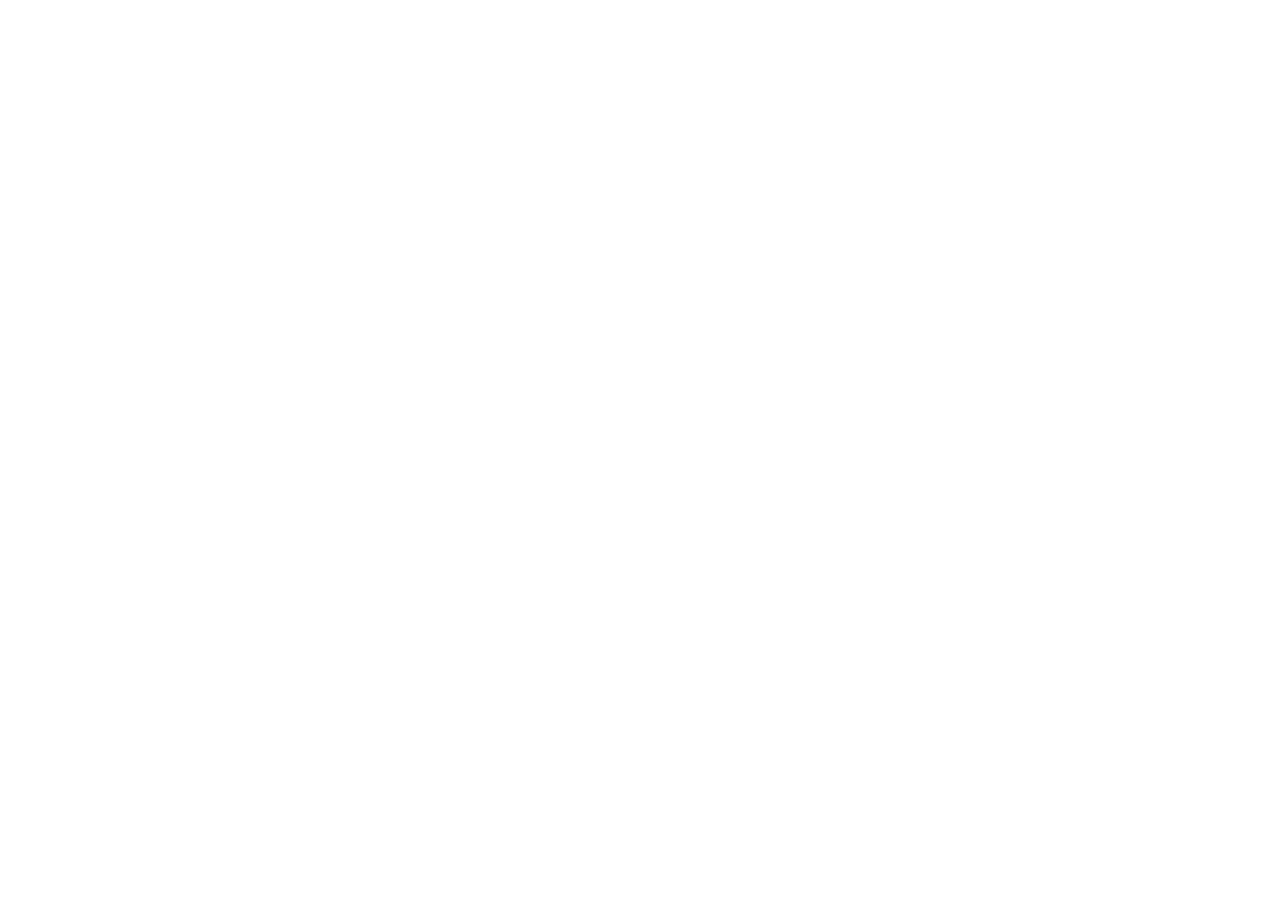
==== index.html @ d3db2add "init project" ====
<!DOCTYPE html>
<html lang="en">
<head>
    <meta charset="UTF-8">
    <meta http-equiv="X-UA-Compatible" content="IE=edge">
    <meta name="viewport" content="width=device-width, initial-scale=1.0">
    <title>Document</title>
</head>
<body>
    
</body>
</html>
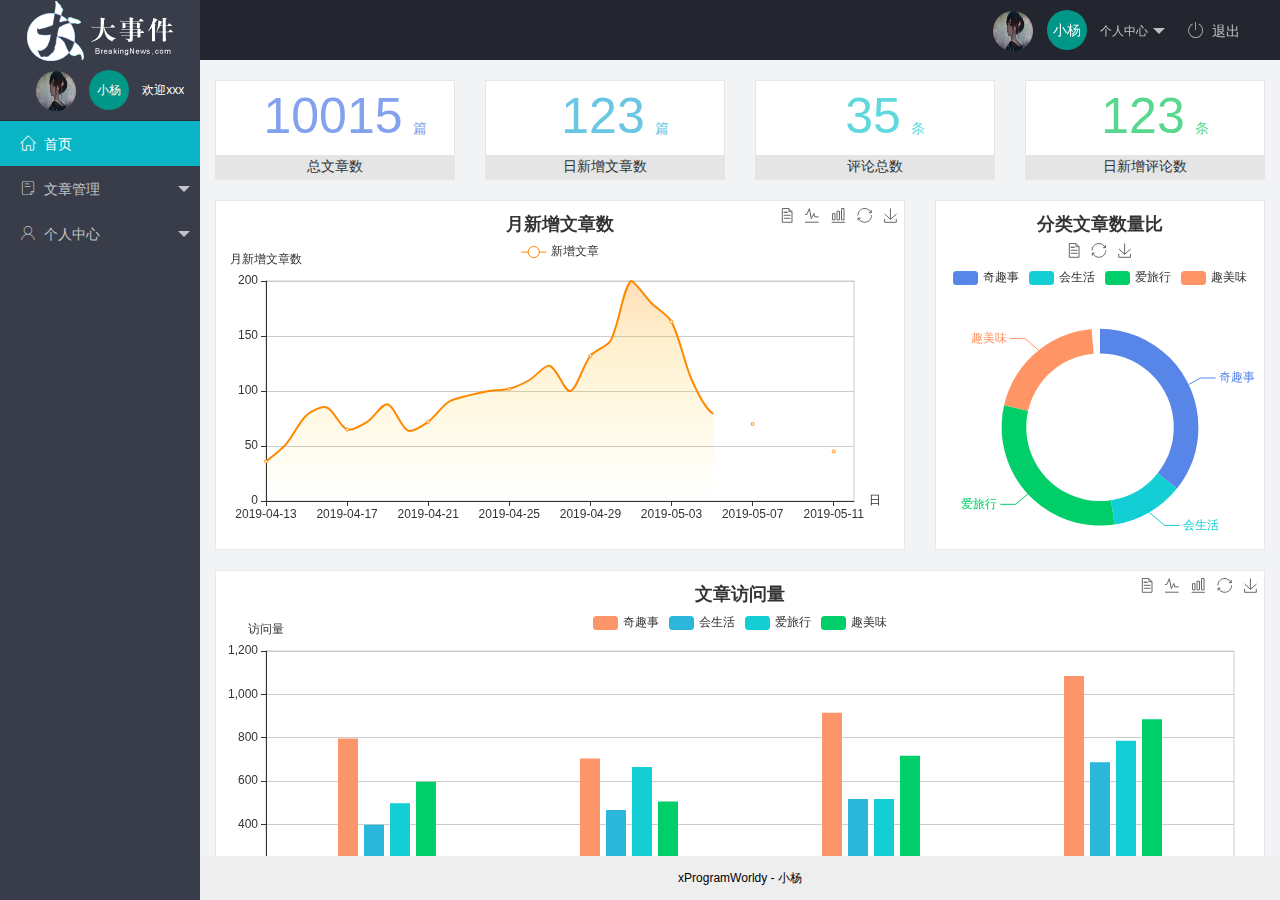
==== commit 768ef012: "完成主页的功能开发" ====
--- a/index.html
+++ b/index.html
@@ -1,12 +1,122 @@
 <!DOCTYPE html>
 <html lang="en">
-<head>
-    <meta charset="UTF-8">
-    <meta http-equiv="X-UA-Compatible" content="IE=edge">
-    <meta name="viewport" content="width=device-width, initial-scale=1.0">
-    <title>Document</title>
-</head>
-<body>
-    
-</body>
-</html>+  <head>
+    <meta charset="UTF-8" />
+    <meta http-equiv="X-UA-Compatible" content="IE=edge" />
+    <meta name="viewport" content="width=device-width, initial-scale=1.0" />
+    <title>小杨后台主页</title>
+    <link rel="stylesheet" href="/assets/lib/layui/css/layui.css" />
+    <link rel="stylesheet" href="/assets/css/index.css" />
+    <link rel="stylesheet" href="/assets/fonts/iconfont.css" />
+  </head>
+  <body>
+    <div class="layui-layout layui-layout-admin">
+      <div class="layui-header">
+        <div class="layui-logo layui-hide-xs layui-bg-black">
+          <img src="/assets/images/logo.png" alt="" />
+        </div>
+
+        <ul class="layui-nav layui-layout-right">
+          <li class="layui-nav-item layui-hide layui-show-md-inline-block">
+            <a href="javascript:;" class="userinfo">
+              <img src="/assets/images/2000488.png" class="layui-nav-img" />
+              <span class="text-avatar">小杨</span>
+              个人中心
+            </a>
+            <dl class="layui-nav-child">
+              <dd><a href="">基本资料</a></dd>
+              <dd><a href="">更换头像</a></dd>
+              <dd><a href="">重置密码</a></dd>
+            </dl>
+          </li>
+          <li class="layui-nav-item" lay-header-event="menuRight" lay-unselect>
+            <a href="javascript:;" id="btnIndexOut">
+              <span class="iconfont icon-tuichu"></span>退出
+            </a>
+          </li>
+        </ul>
+      </div>
+
+      <div class="layui-side layui-bg-black">
+        <div class="layui-side-scroll">
+          <div class="userinfo">
+            <img src="/assets/images/2000488.png" class="layui-nav-img" />
+            <span class="text-avatar">小杨</span>
+            <span id="welcome">欢迎xxx</span>
+          </div>
+          <!-- 左侧导航区域（可配合layui已有的垂直导航） -->
+          <ul class="layui-nav layui-nav-tree" lay-shrink="all">
+            <li class="layui-nav-item layui-this">
+              <!-- 通过a连接的src指定对应的文件路径，然后通过target属性指定 fm, 这样就能打开对应内容 -->
+              <a href="/home/dashboard.html" target="fm"
+                ><span class="iconfont icon-home"></span>首页</a
+              >
+            </li>
+            <li class="layui-nav-item">
+              <a class="" href="javascript:;"
+                ><span class="iconfont icon-16"></span>文章管理</a
+              >
+              <dl class="layui-nav-child">
+                <dd>
+                  <a href="javascript:;"
+                    ><i class="layui-icon layui-icon-list"></i>文章类别</a
+                  >
+                </dd>
+                <dd>
+                  <a href="javascript:;"
+                    ><i class="layui-icon layui-icon-list"></i>文章列表</a
+                  >
+                </dd>
+                <dd>
+                  <a href="javascript:;"
+                    ><i class="layui-icon layui-icon-list"></i>发布文章</a
+                  >
+                </dd>
+              </dl>
+            </li>
+            <li class="layui-nav-item">
+              <a href="javascript:;"
+                ><span class="iconfont icon-user"></span>个人中心</a
+              >
+              <dl class="layui-nav-child">
+                <dd>
+                  <a href="javascript:;"
+                    ><i class="layui-icon layui-icon-app"></i>基本资料</a
+                  >
+                </dd>
+                <dd>
+                  <a href="javascript:;"
+                    ><i class="layui-icon layui-icon-app"></i>更换头像</a
+                  >
+                </dd>
+                <dd>
+                  <a href="javascript:;"
+                    ><i class="layui-icon layui-icon-app"></i>重置密码</a
+                  >
+                </dd>
+              </dl>
+            </li>
+          </ul>
+        </div>
+      </div>
+
+      <div class="layui-body">
+        <!-- 内容主体区域 -->
+        <!-- iframe中的src： 当指定内容后，那么当页面一打开的时候，就会直接打开指定的内容进行打开 -->
+        <iframe name="fm" src="/home/dashboard.html" frameborder="0"></iframe>
+      </div>
+
+      <div class="layui-footer">
+        <!-- 底部固定区域 -->
+        xProgramWorldy - 小杨
+      </div>
+    </div>
+    <script src="/assets/lib/layui/layui.all.js"></script>
+
+    <script src="/assets/lib/jquery.js"></script>
+
+    <script src="/assets/js/baseApi.js"></script>
+
+    <script src="/assets/js/index.js"></script>
+  </body>
+</html>
--- a/assets/lib/layui/css/layui.css
+++ b/assets/lib/layui/css/layui.css
@@ -0,0 +1,2 @@
+/** layui-v2.4.5 MIT License By https://www.layui.com */
+ .layui-inline,img{display:inline-block;vertical-align:middle}h1,h2,h3,h4,h5,h6{font-weight:400}.layui-edge,.layui-header,.layui-inline,.layui-main{position:relative}.layui-elip,.layui-form-checkbox span,.layui-form-pane .layui-form-label{text-overflow:ellipsis;white-space:nowrap}.layui-btn,.layui-edge,.layui-inline,img{vertical-align:middle}.layui-btn,.layui-disabled,.layui-icon,.layui-unselect{-webkit-user-select:none;-ms-user-select:none;-moz-user-select:none}blockquote,body,button,dd,div,dl,dt,form,h1,h2,h3,h4,h5,h6,input,li,ol,p,pre,td,textarea,th,ul{margin:0;padding:0;-webkit-tap-highlight-color:rgba(0,0,0,0)}a:active,a:hover{outline:0}img{border:none}li{list-style:none}table{border-collapse:collapse;border-spacing:0}h4,h5,h6{font-size:100%}button,input,optgroup,option,select,textarea{font-family:inherit;font-size:inherit;font-style:inherit;font-weight:inherit;outline:0}pre{white-space:pre-wrap;white-space:-moz-pre-wrap;white-space:-pre-wrap;white-space:-o-pre-wrap;word-wrap:break-word}body{line-height:24px;font:14px Helvetica Neue,Helvetica,PingFang SC,Tahoma,Arial,sans-serif}hr{height:1px;margin:10px 0;border:0;clear:both}a{color:#333;text-decoration:none}a:hover{color:#777}a cite{font-style:normal;*cursor:pointer}.layui-border-box,.layui-border-box *{box-sizing:border-box}.layui-box,.layui-box *{box-sizing:content-box}.layui-clear{clear:both;*zoom:1}.layui-clear:after{content:'\20';clear:both;*zoom:1;display:block;height:0}.layui-inline{*display:inline;*zoom:1}.layui-edge{display:inline-block;width:0;height:0;border-width:6px;border-style:dashed;border-color:transparent;overflow:hidden}.layui-edge-top{top:-4px;border-bottom-color:#999;border-bottom-style:solid}.layui-edge-right{border-left-color:#999;border-left-style:solid}.layui-edge-bottom{top:2px;border-top-color:#999;border-top-style:solid}.layui-edge-left{border-right-color:#999;border-right-style:solid}.layui-elip{overflow:hidden}.layui-disabled,.layui-disabled:hover{color:#d2d2d2!important;cursor:not-allowed!important}.layui-circle{border-radius:100%}.layui-show{display:block!important}.layui-hide{display:none!important}@font-face{font-family:layui-icon;src:url(../font/iconfont.eot?v=240);src:url(../font/iconfont.eot?v=240#iefix) format('embedded-opentype'),url(../font/iconfont.svg?v=240#iconfont) format('svg'),url(../font/iconfont.woff?v=240) format('woff'),url(../font/iconfont.ttf?v=240) format('truetype')}.layui-icon{font-family:layui-icon!important;font-size:16px;font-style:normal;-webkit-font-smoothing:antialiased;-moz-osx-font-smoothing:grayscale}.layui-icon-reply-fill:before{content:"\e611"}.layui-icon-set-fill:before{content:"\e614"}.layui-icon-menu-fill:before{content:"\e60f"}.layui-icon-search:before{content:"\e615"}.layui-icon-share:before{content:"\e641"}.layui-icon-set-sm:before{content:"\e620"}.layui-icon-engine:before{content:"\e628"}.layui-icon-close:before{content:"\1006"}.layui-icon-close-fill:before{content:"\1007"}.layui-icon-chart-screen:before{content:"\e629"}.layui-icon-star:before{content:"\e600"}.layui-icon-circle-dot:before{content:"\e617"}.layui-icon-chat:before{content:"\e606"}.layui-icon-release:before{content:"\e609"}.layui-icon-list:before{content:"\e60a"}.layui-icon-chart:before{content:"\e62c"}.layui-icon-ok-circle:before{content:"\1005"}.layui-icon-layim-theme:before{content:"\e61b"}.layui-icon-table:before{content:"\e62d"}.layui-icon-right:before{content:"\e602"}.layui-icon-left:before{content:"\e603"}.layui-icon-cart-simple:before{content:"\e698"}.layui-icon-face-cry:before{content:"\e69c"}.layui-icon-face-smile:before{content:"\e6af"}.layui-icon-survey:before{content:"\e6b2"}.layui-icon-tree:before{content:"\e62e"}.layui-icon-upload-circle:before{content:"\e62f"}.layui-icon-add-circle:before{content:"\e61f"}.layui-icon-download-circle:before{content:"\e601"}.layui-icon-templeate-1:before{content:"\e630"}.layui-icon-util:before{content:"\e631"}.layui-icon-face-surprised:before{content:"\e664"}.layui-icon-edit:before{content:"\e642"}.layui-icon-speaker:before{content:"\e645"}.layui-icon-down:before{content:"\e61a"}.layui-icon-file:before{content:"\e621"}.layui-icon-layouts:before{content:"\e632"}.layui-icon-rate-half:before{content:"\e6c9"}.layui-icon-add-circle-fine:before{content:"\e608"}.layui-icon-prev-circle:before{content:"\e633"}.layui-icon-read:before{content:"\e705"}.layui-icon-404:before{content:"\e61c"}.layui-icon-carousel:before{content:"\e634"}.layui-icon-help:before{content:"\e607"}.layui-icon-code-circle:before{content:"\e635"}.layui-icon-water:before{content:"\e636"}.layui-icon-username:before{content:"\e66f"}.layui-icon-find-fill:before{content:"\e670"}.layui-icon-about:before{content:"\e60b"}.layui-icon-location:before{content:"\e715"}.layui-icon-up:before{content:"\e619"}.layui-icon-pause:before{content:"\e651"}.layui-icon-date:before{content:"\e637"}.layui-icon-layim-uploadfile:before{content:"\e61d"}.layui-icon-delete:before{content:"\e640"}.layui-icon-play:before{content:"\e652"}.layui-icon-top:before{content:"\e604"}.layui-icon-friends:before{content:"\e612"}.layui-icon-refresh-3:before{content:"\e9aa"}.layui-icon-ok:before{content:"\e605"}.layui-icon-layer:before{content:"\e638"}.layui-icon-face-smile-fine:before{content:"\e60c"}.layui-icon-dollar:before{content:"\e659"}.layui-icon-group:before{content:"\e613"}.layui-icon-layim-download:before{content:"\e61e"}.layui-icon-picture-fine:before{content:"\e60d"}.layui-icon-link:before{content:"\e64c"}.layui-icon-diamond:before{content:"\e735"}.layui-icon-log:before{content:"\e60e"}.layui-icon-rate-solid:before{content:"\e67a"}.layui-icon-fonts-del:before{content:"\e64f"}.layui-icon-unlink:before{content:"\e64d"}.layui-icon-fonts-clear:before{content:"\e639"}.layui-icon-triangle-r:before{content:"\e623"}.layui-icon-circle:before{content:"\e63f"}.layui-icon-radio:before{content:"\e643"}.layui-icon-align-center:before{content:"\e647"}.layui-icon-align-right:before{content:"\e648"}.layui-icon-align-left:before{content:"\e649"}.layui-icon-loading-1:before{content:"\e63e"}.layui-icon-return:before{content:"\e65c"}.layui-icon-fonts-strong:before{content:"\e62b"}.layui-icon-upload:before{content:"\e67c"}.layui-icon-dialogue:before{content:"\e63a"}.layui-icon-video:before{content:"\e6ed"}.layui-icon-headset:before{content:"\e6fc"}.layui-icon-cellphone-fine:before{content:"\e63b"}.layui-icon-add-1:before{content:"\e654"}.layui-icon-face-smile-b:before{content:"\e650"}.layui-icon-fonts-html:before{content:"\e64b"}.layui-icon-form:before{content:"\e63c"}.layui-icon-cart:before{content:"\e657"}.layui-icon-camera-fill:before{content:"\e65d"}.layui-icon-tabs:before{content:"\e62a"}.layui-icon-fonts-code:before{content:"\e64e"}.layui-icon-fire:before{content:"\e756"}.layui-icon-set:before{content:"\e716"}.layui-icon-fonts-u:before{content:"\e646"}.layui-icon-triangle-d:before{content:"\e625"}.layui-icon-tips:before{content:"\e702"}.layui-icon-picture:before{content:"\e64a"}.layui-icon-more-vertical:before{content:"\e671"}.layui-icon-flag:before{content:"\e66c"}.layui-icon-loading:before{content:"\e63d"}.layui-icon-fonts-i:before{content:"\e644"}.layui-icon-refresh-1:before{content:"\e666"}.layui-icon-rmb:before{content:"\e65e"}.layui-icon-home:before{content:"\e68e"}.layui-icon-user:before{content:"\e770"}.layui-icon-notice:before{content:"\e667"}.layui-icon-login-weibo:before{content:"\e675"}.layui-icon-voice:before{content:"\e688"}.layui-icon-upload-drag:before{content:"\e681"}.layui-icon-login-qq:before{content:"\e676"}.layui-icon-snowflake:before{content:"\e6b1"}.layui-icon-file-b:before{content:"\e655"}.layui-icon-template:before{content:"\e663"}.layui-icon-auz:before{content:"\e672"}.layui-icon-console:before{content:"\e665"}.layui-icon-app:before{content:"\e653"}.layui-icon-prev:before{content:"\e65a"}.layui-icon-website:before{content:"\e7ae"}.layui-icon-next:before{content:"\e65b"}.layui-icon-component:before{content:"\e857"}.layui-icon-more:before{content:"\e65f"}.layui-icon-login-wechat:before{content:"\e677"}.layui-icon-shrink-right:before{content:"\e668"}.layui-icon-spread-left:before{content:"\e66b"}.layui-icon-camera:before{content:"\e660"}.layui-icon-note:before{content:"\e66e"}.layui-icon-refresh:before{content:"\e669"}.layui-icon-female:before{content:"\e661"}.layui-icon-male:before{content:"\e662"}.layui-icon-password:before{content:"\e673"}.layui-icon-senior:before{content:"\e674"}.layui-icon-theme:before{content:"\e66a"}.layui-icon-tread:before{content:"\e6c5"}.layui-icon-praise:before{content:"\e6c6"}.layui-icon-star-fill:before{content:"\e658"}.layui-icon-rate:before{content:"\e67b"}.layui-icon-template-1:before{content:"\e656"}.layui-icon-vercode:before{content:"\e679"}.layui-icon-cellphone:before{content:"\e678"}.layui-icon-screen-full:before{content:"\e622"}.layui-icon-screen-restore:before{content:"\e758"}.layui-icon-cols:before{content:"\e610"}.layui-icon-export:before{content:"\e67d"}.layui-icon-print:before{content:"\e66d"}.layui-icon-slider:before{content:"\e714"}.layui-main{width:1140px;margin:0 auto}.layui-header{z-index:1000;height:60px}.layui-header a:hover{transition:all .5s;-webkit-transition:all .5s}.layui-side{position:fixed;left:0;top:0;bottom:0;z-index:999;width:200px;overflow-x:hidden}.layui-side-scroll{position:relative;width:220px;height:100%;overflow-x:hidden}.layui-body{position:absolute;left:200px;right:0;top:0;bottom:0;z-index:998;width:auto;overflow:hidden;overflow-y:auto;box-sizing:border-box}.layui-layout-body{overflow:hidden}.layui-layout-admin .layui-header{background-color:#23262E}.layui-layout-admin .layui-side{top:60px;width:200px;overflow-x:hidden}.layui-layout-admin .layui-body{top:60px;bottom:44px}.layui-layout-admin .layui-main{width:auto;margin:0 15px}.layui-layout-admin .layui-footer{position:fixed;left:200px;right:0;bottom:0;height:44px;line-height:44px;padding:0 15px;background-color:#eee}.layui-layout-admin .layui-logo{position:absolute;left:0;top:0;width:200px;height:100%;line-height:60px;text-align:center;color:#09b4c5;font-size:16px}.layui-layout-admin .layui-header .layui-nav{background:0 0}.layui-layout-left{position:absolute!important;left:200px;top:0}.layui-layout-right{position:absolute!important;right:0;top:0}.layui-container{position:relative;margin:0 auto;padding:0 15px;box-sizing:border-box}.layui-fluid{position:relative;margin:0 auto;padding:0 15px}.layui-row:after,.layui-row:before{content:'';display:block;clear:both}.layui-col-lg1,.layui-col-lg10,.layui-col-lg11,.layui-col-lg12,.layui-col-lg2,.layui-col-lg3,.layui-col-lg4,.layui-col-lg5,.layui-col-lg6,.layui-col-lg7,.layui-col-lg8,.layui-col-lg9,.layui-col-md1,.layui-col-md10,.layui-col-md11,.layui-col-md12,.layui-col-md2,.layui-col-md3,.layui-col-md4,.layui-col-md5,.layui-col-md6,.layui-col-md7,.layui-col-md8,.layui-col-md9,.layui-col-sm1,.layui-col-sm10,.layui-col-sm11,.layui-col-sm12,.layui-col-sm2,.layui-col-sm3,.layui-col-sm4,.layui-col-sm5,.layui-col-sm6,.layui-col-sm7,.layui-col-sm8,.layui-col-sm9,.layui-col-xs1,.layui-col-xs10,.layui-col-xs11,.layui-col-xs12,.layui-col-xs2,.layui-col-xs3,.layui-col-xs4,.layui-col-xs5,.layui-col-xs6,.layui-col-xs7,.layui-col-xs8,.layui-col-xs9{position:relative;display:block;box-sizing:border-box}.layui-col-xs1,.layui-col-xs10,.layui-col-xs11,.layui-col-xs12,.layui-col-xs2,.layui-col-xs3,.layui-col-xs4,.layui-col-xs5,.layui-col-xs6,.layui-col-xs7,.layui-col-xs8,.layui-col-xs9{float:left}.layui-col-xs1{width:8.33333333%}.layui-col-xs2{width:16.66666667%}.layui-col-xs3{width:25%}.layui-col-xs4{width:33.33333333%}.layui-col-xs5{width:41.66666667%}.layui-col-xs6{width:50%}.layui-col-xs7{width:58.33333333%}.layui-col-xs8{width:66.66666667%}.layui-col-xs9{width:75%}.layui-col-xs10{width:83.33333333%}.layui-col-xs11{width:91.66666667%}.layui-col-xs12{width:100%}.layui-col-xs-offset1{margin-left:8.33333333%}.layui-col-xs-offset2{margin-left:16.66666667%}.layui-col-xs-offset3{margin-left:25%}.layui-col-xs-offset4{margin-left:33.33333333%}.layui-col-xs-offset5{margin-left:41.66666667%}.layui-col-xs-offset6{margin-left:50%}.layui-col-xs-offset7{margin-left:58.33333333%}.layui-col-xs-offset8{margin-left:66.66666667%}.layui-col-xs-offset9{margin-left:75%}.layui-col-xs-offset10{margin-left:83.33333333%}.layui-col-xs-offset11{margin-left:91.66666667%}.layui-col-xs-offset12{margin-left:100%}@media screen and (max-width:768px){.layui-hide-xs{display:none!important}.layui-show-xs-block{display:block!important}.layui-show-xs-inline{display:inline!important}.layui-show-xs-inline-block{display:inline-block!important}}@media screen and (min-width:768px){.layui-container{width:750px}.layui-hide-sm{display:none!important}.layui-show-sm-block{display:block!important}.layui-show-sm-inline{display:inline!important}.layui-show-sm-inline-block{display:inline-block!important}.layui-col-sm1,.layui-col-sm10,.layui-col-sm11,.layui-col-sm12,.layui-col-sm2,.layui-col-sm3,.layui-col-sm4,.layui-col-sm5,.layui-col-sm6,.layui-col-sm7,.layui-col-sm8,.layui-col-sm9{float:left}.layui-col-sm1{width:8.33333333%}.layui-col-sm2{width:16.66666667%}.layui-col-sm3{width:25%}.layui-col-sm4{width:33.33333333%}.layui-col-sm5{width:41.66666667%}.layui-col-sm6{width:50%}.layui-col-sm7{width:58.33333333%}.layui-col-sm8{width:66.66666667%}.layui-col-sm9{width:75%}.layui-col-sm10{width:83.33333333%}.layui-col-sm11{width:91.66666667%}.layui-col-sm12{width:100%}.layui-col-sm-offset1{margin-left:8.33333333%}.layui-col-sm-offset2{margin-left:16.66666667%}.layui-col-sm-offset3{margin-left:25%}.layui-col-sm-offset4{margin-left:33.33333333%}.layui-col-sm-offset5{margin-left:41.66666667%}.layui-col-sm-offset6{margin-left:50%}.layui-col-sm-offset7{margin-left:58.33333333%}.layui-col-sm-offset8{margin-left:66.66666667%}.layui-col-sm-offset9{margin-left:75%}.layui-col-sm-offset10{margin-left:83.33333333%}.layui-col-sm-offset11{margin-left:91.66666667%}.layui-col-sm-offset12{margin-left:100%}}@media screen and (min-width:992px){.layui-container{width:970px}.layui-hide-md{display:none!important}.layui-show-md-block{display:block!important}.layui-show-md-inline{display:inline!important}.layui-show-md-inline-block{display:inline-block!important}.layui-col-md1,.layui-col-md10,.layui-col-md11,.layui-col-md12,.layui-col-md2,.layui-col-md3,.layui-col-md4,.layui-col-md5,.layui-col-md6,.layui-col-md7,.layui-col-md8,.layui-col-md9{float:left}.layui-col-md1{width:8.33333333%}.layui-col-md2{width:16.66666667%}.layui-col-md3{width:25%}.layui-col-md4{width:33.33333333%}.layui-col-md5{width:41.66666667%}.layui-col-md6{width:50%}.layui-col-md7{width:58.33333333%}.layui-col-md8{width:66.66666667%}.layui-col-md9{width:75%}.layui-col-md10{width:83.33333333%}.layui-col-md11{width:91.66666667%}.layui-col-md12{width:100%}.layui-col-md-offset1{margin-left:8.33333333%}.layui-col-md-offset2{margin-left:16.66666667%}.layui-col-md-offset3{margin-left:25%}.layui-col-md-offset4{margin-left:33.33333333%}.layui-col-md-offset5{margin-left:41.66666667%}.layui-col-md-offset6{margin-left:50%}.layui-col-md-offset7{margin-left:58.33333333%}.layui-col-md-offset8{margin-left:66.66666667%}.layui-col-md-offset9{margin-left:75%}.layui-col-md-offset10{margin-left:83.33333333%}.layui-col-md-offset11{margin-left:91.66666667%}.layui-col-md-offset12{margin-left:100%}}@media screen and (min-width:1200px){.layui-container{width:1170px}.layui-hide-lg{display:none!important}.layui-show-lg-block{display:block!important}.layui-show-lg-inline{display:inline!important}.layui-show-lg-inline-block{display:inline-block!important}.layui-col-lg1,.layui-col-lg10,.layui-col-lg11,.layui-col-lg12,.layui-col-lg2,.layui-col-lg3,.layui-col-lg4,.layui-col-lg5,.layui-col-lg6,.layui-col-lg7,.layui-col-lg8,.layui-col-lg9{float:left}.layui-col-lg1{width:8.33333333%}.layui-col-lg2{width:16.66666667%}.layui-col-lg3{width:25%}.layui-col-lg4{width:33.33333333%}.layui-col-lg5{width:41.66666667%}.layui-col-lg6{width:50%}.layui-col-lg7{width:58.33333333%}.layui-col-lg8{width:66.66666667%}.layui-col-lg9{width:75%}.layui-col-lg10{width:83.33333333%}.layui-col-lg11{width:91.66666667%}.layui-col-lg12{width:100%}.layui-col-lg-offset1{margin-left:8.33333333%}.layui-col-lg-offset2{margin-left:16.66666667%}.layui-col-lg-offset3{margin-left:25%}.layui-col-lg-offset4{margin-left:33.33333333%}.layui-col-lg-offset5{margin-left:41.66666667%}.layui-col-lg-offset6{margin-left:50%}.layui-col-lg-offset7{margin-left:58.33333333%}.layui-col-lg-offset8{margin-left:66.66666667%}.layui-col-lg-offset9{margin-left:75%}.layui-col-lg-offset10{margin-left:83.33333333%}.layui-col-lg-offset11{margin-left:91.66666667%}.layui-col-lg-offset12{margin-left:100%}}.layui-col-space1{margin:-.5px}.layui-col-space1>*{padding:.5px}.layui-col-space3{margin:-1.5px}.layui-col-space3>*{padding:1.5px}.layui-col-space5{margin:-2.5px}.layui-col-space5>*{padding:2.5px}.layui-col-space8{margin:-3.5px}.layui-col-space8>*{padding:3.5px}.layui-col-space10{margin:-5px}.layui-col-space10>*{padding:5px}.layui-col-space12{margin:-6px}.layui-col-space12>*{padding:6px}.layui-col-space15{margin:-7.5px}.layui-col-space15>*{padding:7.5px}.layui-col-space18{margin:-9px}.layui-col-space18>*{padding:9px}.layui-col-space20{margin:-10px}.layui-col-space20>*{padding:10px}.layui-col-space22{margin:-11px}.layui-col-space22>*{padding:11px}.layui-col-space25{margin:-12.5px}.layui-col-space25>*{padding:12.5px}.layui-col-space30{margin:-15px}.layui-col-space30>*{padding:15px}.layui-btn,.layui-input,.layui-select,.layui-textarea,.layui-upload-button{outline:0;-webkit-appearance:none;transition:all .3s;-webkit-transition:all .3s;box-sizing:border-box}.layui-elem-quote{margin-bottom:10px;padding:15px;line-height:22px;border-left:5px solid #09b4c5;border-radius:0 2px 2px 0;background-color:#f2f2f2}.layui-quote-nm{border-style:solid;border-width:1px 1px 1px 5px;background:0 0}.layui-elem-field{margin-bottom:10px;padding:0;border-width:1px;border-style:solid}.layui-elem-field legend{margin-left:20px;padding:0 10px;font-size:20px;font-weight:300}.layui-field-title{margin:10px 0 20px;border-width:1px 0 0}.layui-field-box{padding:10px 15px}.layui-field-title .layui-field-box{padding:10px 0}.layui-progress{position:relative;height:6px;border-radius:20px;background-color:#e2e2e2}.layui-progress-bar{position:absolute;left:0;top:0;width:0;max-width:100%;height:6px;border-radius:20px;text-align:right;background-color:#09b4c5;transition:all .3s;-webkit-transition:all .3s}.layui-progress-big,.layui-progress-big .layui-progress-bar{height:18px;line-height:18px}.layui-progress-text{position:relative;top:-20px;line-height:18px;font-size:12px;color:#666}.layui-progress-big .layui-progress-text{position:static;padding:0 10px;color:#fff}.layui-collapse{border-width:1px;border-style:solid;border-radius:2px}.layui-colla-content,.layui-colla-item{border-top-width:1px;border-top-style:solid}.layui-colla-item:first-child{border-top:none}.layui-colla-title{position:relative;height:42px;line-height:42px;padding:0 15px 0 35px;color:#333;background-color:#f2f2f2;cursor:pointer;font-size:14px;overflow:hidden}.layui-colla-content{display:none;padding:10px 15px;line-height:22px;color:#666}.layui-colla-icon{position:absolute;left:15px;top:0;font-size:14px}.layui-card{margin-bottom:15px;border-radius:2px;background-color:#fff;box-shadow:0 1px 2px 0 rgba(0,0,0,.05)}.layui-card:last-child{margin-bottom:0}.layui-card-header{position:relative;height:42px;line-height:42px;padding:0 15px;border-bottom:1px solid #f6f6f6;color:#333;border-radius:2px 2px 0 0;font-size:14px}.layui-bg-black,.layui-bg-blue,.layui-bg-cyan,.layui-bg-green,.layui-bg-orange,.layui-bg-red{color:#fff!important}.layui-card-body{position:relative;padding:10px 15px;line-height:24px}.layui-card-body[pad15]{padding:15px}.layui-card-body[pad20]{padding:20px}.layui-card-body .layui-table{margin:5px 0}.layui-card .layui-tab{margin:0}.layui-panel-window{position:relative;padding:15px;border-radius:0;border-top:5px solid #E6E6E6;background-color:#fff}.layui-auxiliar-moving{position:fixed;left:0;right:0;top:0;bottom:0;width:100%;height:100%;background:0 0;z-index:9999999999}.layui-form-label,.layui-form-mid,.layui-form-select,.layui-input-block,.layui-input-inline,.layui-textarea{position:relative}.layui-bg-red{background-color:#FF5722!important}.layui-bg-orange{background-color:#FFB800!important}.layui-bg-green{background-color:#09b4c5!important}.layui-bg-cyan{background-color:#2F4056!important}.layui-bg-blue{background-color:#1E9FFF!important}.layui-bg-black{background-color:#393D49!important}.layui-bg-gray{background-color:#eee!important;color:#666!important}.layui-badge-rim,.layui-colla-content,.layui-colla-item,.layui-collapse,.layui-elem-field,.layui-form-pane .layui-form-item[pane],.layui-form-pane .layui-form-label,.layui-input,.layui-layedit,.layui-layedit-tool,.layui-quote-nm,.layui-select,.layui-tab-bar,.layui-tab-card,.layui-tab-title,.layui-tab-title .layui-this:after,.layui-textarea{border-color:#e6e6e6}.layui-timeline-item:before,hr{background-color:#e6e6e6}.layui-text{line-height:22px;font-size:14px;color:#666}.layui-text h1,.layui-text h2,.layui-text h3{font-weight:500;color:#333}.layui-text h1{font-size:30px}.layui-text h2{font-size:24px}.layui-text h3{font-size:18px}.layui-text a:not(.layui-btn){color:#01AAED}.layui-text a:not(.layui-btn):hover{text-decoration:underline}.layui-text ul{padding:5px 0 5px 15px}.layui-text ul li{margin-top:5px;list-style-type:disc}.layui-text em,.layui-word-aux{color:#999!important;padding:0 5px!important}.layui-btn{display:inline-block;height:38px;line-height:38px;padding:0 18px;background-color:#09b4c5;color:#fff;white-space:nowrap;text-align:center;font-size:14px;border:none;border-radius:2px;cursor:pointer}.layui-btn:hover{opacity:.8;filter:alpha(opacity=80);color:#fff}.layui-btn:active{opacity:1;filter:alpha(opacity=100)}.layui-btn+.layui-btn{margin-left:10px}.layui-btn-container{font-size:0}.layui-btn-container .layui-btn{margin-right:10px;margin-bottom:10px}.layui-btn-container .layui-btn+.layui-btn{margin-left:0}.layui-table .layui-btn-container .layui-btn{margin-bottom:9px}.layui-btn-radius{border-radius:100px}.layui-btn .layui-icon{margin-right:3px;font-size:18px;vertical-align:bottom;vertical-align:middle\9}.layui-btn-primary{border:1px solid #C9C9C9;background-color:#fff;color:#555}.layui-btn-primary:hover{border-color:#09b4c5;color:#333}.layui-btn-normal{background-color:#1E9FFF}.layui-btn-warm{background-color:#FFB800}.layui-btn-danger{background-color:#FF5722}.layui-btn-disabled,.layui-btn-disabled:active,.layui-btn-disabled:hover{border:1px solid #e6e6e6;background-color:#FBFBFB;color:#C9C9C9;cursor:not-allowed;opacity:1}.layui-btn-lg{height:44px;line-height:44px;padding:0 25px;font-size:16px}.layui-btn-sm{height:30px;line-height:30px;padding:0 10px;font-size:12px}.layui-btn-sm i{font-size:16px!important}.layui-btn-xs{height:22px;line-height:22px;padding:0 5px;font-size:12px}.layui-btn-xs i{font-size:14px!important}.layui-btn-group{display:inline-block;vertical-align:middle;font-size:0}.layui-btn-group .layui-btn{margin-left:0!important;margin-right:0!important;border-left:1px solid rgba(255,255,255,.5);border-radius:0}.layui-btn-group .layui-btn-primary{border-left:none}.layui-btn-group .layui-btn-primary:hover{border-color:#C9C9C9;color:#09b4c5}.layui-btn-group .layui-btn:first-child{border-left:none;border-radius:2px 0 0 2px}.layui-btn-group .layui-btn-primary:first-child{border-left:1px solid #c9c9c9}.layui-btn-group .layui-btn:last-child{border-radius:0 2px 2px 0}.layui-btn-group .layui-btn+.layui-btn{margin-left:0}.layui-btn-group+.layui-btn-group{margin-left:10px}.layui-btn-fluid{width:100%}.layui-input,.layui-select,.layui-textarea{height:38px;line-height:1.3;line-height:38px\9;border-width:1px;border-style:solid;background-color:#fff;border-radius:2px}.layui-input::-webkit-input-placeholder,.layui-select::-webkit-input-placeholder,.layui-textarea::-webkit-input-placeholder{line-height:1.3}.layui-input,.layui-textarea{display:block;width:100%;padding-left:10px}.layui-input:hover,.layui-textarea:hover{border-color:#D2D2D2!important}.layui-input:focus,.layui-textarea:focus{border-color:#C9C9C9!important}.layui-textarea{min-height:100px;height:auto;line-height:20px;padding:6px 10px;resize:vertical}.layui-select{padding:0 10px}.layui-form input[type=checkbox],.layui-form input[type=radio],.layui-form select{display:none}.layui-form [lay-ignore]{display:initial}.layui-form-item{margin-bottom:15px;clear:both;*zoom:1}.layui-form-item:after{content:'\20';clear:both;*zoom:1;display:block;height:0}.layui-form-label{float:left;display:block;padding:9px 15px;width:80px;font-weight:400;line-height:20px;text-align:right}.layui-form-label-col{display:block;float:none;padding:9px 0;line-height:20px;text-align:left}.layui-form-item .layui-inline{margin-bottom:5px;margin-right:10px}.layui-input-block{margin-left:110px;min-height:36px}.layui-input-inline{display:inline-block;vertical-align:middle}.layui-form-item .layui-input-inline{float:left;width:190px;margin-right:10px}.layui-form-text .layui-input-inline{width:auto}.layui-form-mid{float:left;display:block;padding:9px 0!important;line-height:20px;margin-right:10px}.layui-form-danger+.layui-form-select .layui-input,.layui-form-danger:focus{border-color:#FF5722!important}.layui-form-select .layui-input{padding-right:30px;cursor:pointer}.layui-form-select .layui-edge{position:absolute;right:10px;top:50%;margin-top:-3px;cursor:pointer;border-width:6px;border-top-color:#c2c2c2;border-top-style:solid;transition:all .3s;-webkit-transition:all .3s}.layui-form-select dl{display:none;position:absolute;left:0;top:42px;padding:5px 0;z-index:899;min-width:100%;border:1px solid #d2d2d2;max-height:300px;overflow-y:auto;background-color:#fff;border-radius:2px;box-shadow:0 2px 4px rgba(0,0,0,.12);box-sizing:border-box}.layui-form-select dl dd,.layui-form-select dl dt{padding:0 10px;line-height:36px;white-space:nowrap;overflow:hidden;text-overflow:ellipsis}.layui-form-select dl dt{font-size:12px;color:#999}.layui-form-select dl dd{cursor:pointer}.layui-form-select dl dd:hover{background-color:#f2f2f2;-webkit-transition:.5s all;transition:.5s all}.layui-form-select .layui-select-group dd{padding-left:20px}.layui-form-select dl dd.layui-select-tips{padding-left:10px!important;color:#999}.layui-form-select dl dd.layui-this{background-color:#09b4c5;color:#fff}.layui-form-checkbox,.layui-form-select dl dd.layui-disabled{background-color:#fff}.layui-form-selected dl{display:block}.layui-form-checkbox,.layui-form-checkbox *,.layui-form-switch{display:inline-block;vertical-align:middle}.layui-form-selected .layui-edge{margin-top:-9px;-webkit-transform:rotate(180deg);transform:rotate(180deg);margin-top:-3px\9}:root .layui-form-selected .layui-edge{margin-top:-9px\0/IE9}.layui-form-selectup dl{top:auto;bottom:42px}.layui-select-none{margin:5px 0;text-align:center;color:#999}.layui-select-disabled .layui-disabled{border-color:#eee!important}.layui-select-disabled .layui-edge{border-top-color:#d2d2d2}.layui-form-checkbox{position:relative;height:30px;line-height:30px;margin-right:10px;padding-right:30px;cursor:pointer;font-size:0;-webkit-transition:.1s linear;transition:.1s linear;box-sizing:border-box}.layui-form-checkbox span{padding:0 10px;height:100%;font-size:14px;border-radius:2px 0 0 2px;background-color:#d2d2d2;color:#fff;overflow:hidden}.layui-form-checkbox:hover span{background-color:#c2c2c2}.layui-form-checkbox i{position:absolute;right:0;top:0;width:30px;height:28px;border:1px solid #d2d2d2;border-left:none;border-radius:0 2px 2px 0;color:#fff;font-size:20px;text-align:center}.layui-form-checkbox:hover i{border-color:#c2c2c2;color:#c2c2c2}.layui-form-checked,.layui-form-checked:hover{border-color:#09b4c5}.layui-form-checked span,.layui-form-checked:hover span{background-color:#09b4c5}.layui-form-checked i,.layui-form-checked:hover i{color:#09b4c5}.layui-form-item .layui-form-checkbox{margin-top:4px}.layui-form-checkbox[lay-skin=primary]{height:auto!important;line-height:normal!important;min-width:18px;min-height:18px;border:none!important;margin-right:0;padding-left:28px;padding-right:0;background:0 0}.layui-form-checkbox[lay-skin=primary] span{padding-left:0;padding-right:15px;line-height:18px;background:0 0;color:#666}.layui-form-checkbox[lay-skin=primary] i{right:auto;left:0;width:16px;height:16px;line-height:16px;border:1px solid #d2d2d2;font-size:12px;border-radius:2px;background-color:#fff;-webkit-transition:.1s linear;transition:.1s linear}.layui-form-checkbox[lay-skin=primary]:hover i{border-color:#09b4c5;color:#fff}.layui-form-checked[lay-skin=primary] i{border-color:#09b4c5;background-color:#09b4c5;color:#fff}.layui-checkbox-disbaled[lay-skin=primary] span{background:0 0!important;color:#c2c2c2}.layui-checkbox-disbaled[lay-skin=primary]:hover i{border-color:#d2d2d2}.layui-form-item .layui-form-checkbox[lay-skin=primary]{margin-top:10px}.layui-form-switch{position:relative;height:22px;line-height:22px;min-width:35px;padding:0 5px;margin-top:8px;border:1px solid #d2d2d2;border-radius:20px;cursor:pointer;background-color:#fff;-webkit-transition:.1s linear;transition:.1s linear}.layui-form-switch i{position:absolute;left:5px;top:3px;width:16px;height:16px;border-radius:20px;background-color:#d2d2d2;-webkit-transition:.1s linear;transition:.1s linear}.layui-form-switch em{position:relative;top:0;width:25px;margin-left:21px;padding:0!important;text-align:center!important;color:#999!important;font-style:normal!important;font-size:12px}.layui-form-onswitch{border-color:#09b4c5;background-color:#09b4c5}.layui-checkbox-disbaled,.layui-checkbox-disbaled i{border-color:#e2e2e2!important}.layui-form-onswitch i{left:100%;margin-left:-21px;background-color:#fff}.layui-form-onswitch em{margin-left:5px;margin-right:21px;color:#fff!important}.layui-checkbox-disbaled span{background-color:#e2e2e2!important}.layui-checkbox-disbaled:hover i{color:#fff!important}[lay-radio]{display:none}.layui-form-radio,.layui-form-radio *{display:inline-block;vertical-align:middle}.layui-form-radio{line-height:28px;margin:6px 10px 0 0;padding-right:10px;cursor:pointer;font-size:0}.layui-form-radio *{font-size:14px}.layui-form-radio>i{margin-right:8px;font-size:22px;color:#c2c2c2}.layui-form-radio>i:hover,.layui-form-radioed>i{color:#09b4c5}.layui-radio-disbaled>i{color:#e2e2e2!important}.layui-form-pane .layui-form-label{width:110px;padding:8px 15px;height:38px;line-height:20px;border-width:1px;border-style:solid;border-radius:2px 0 0 2px;text-align:center;background-color:#FBFBFB;overflow:hidden;box-sizing:border-box}.layui-form-pane .layui-input-inline{margin-left:-1px}.layui-form-pane .layui-input-block{margin-left:110px;left:-1px}.layui-form-pane .layui-input{border-radius:0 2px 2px 0}.layui-form-pane .layui-form-text .layui-form-label{float:none;width:100%;border-radius:2px;box-sizing:border-box;text-align:left}.layui-form-pane .layui-form-text .layui-input-inline{display:block;margin:0;top:-1px;clear:both}.layui-form-pane .layui-form-text .layui-input-block{margin:0;left:0;top:-1px}.layui-form-pane .layui-form-text .layui-textarea{min-height:100px;border-radius:0 0 2px 2px}.layui-form-pane .layui-form-checkbox{margin:4px 0 4px 10px}.layui-form-pane .layui-form-radio,.layui-form-pane .layui-form-switch{margin-top:6px;margin-left:10px}.layui-form-pane .layui-form-item[pane]{position:relative;border-width:1px;border-style:solid}.layui-form-pane .layui-form-item[pane] .layui-form-label{position:absolute;left:0;top:0;height:100%;border-width:0 1px 0 0}.layui-form-pane .layui-form-item[pane] .layui-input-inline{margin-left:110px}@media screen and (max-width:450px){.layui-form-item .layui-form-label{text-overflow:ellipsis;overflow:hidden;white-space:nowrap}.layui-form-item .layui-inline{display:block;margin-right:0;margin-bottom:20px;clear:both}.layui-form-item .layui-inline:after{content:'\20';clear:both;display:block;height:0}.layui-form-item .layui-input-inline{display:block;float:none;left:-3px;width:auto;margin:0 0 10px 112px}.layui-form-item .layui-input-inline+.layui-form-mid{margin-left:110px;top:-5px;padding:0}.layui-form-item .layui-form-checkbox{margin-right:5px;margin-bottom:5px}}.layui-layedit{border-width:1px;border-style:solid;border-radius:2px}.layui-layedit-tool{padding:3px 5px;border-bottom-width:1px;border-bottom-style:solid;font-size:0}.layedit-tool-fixed{position:fixed;top:0;border-top:1px solid #e2e2e2}.layui-layedit-tool .layedit-tool-mid,.layui-layedit-tool .layui-icon{display:inline-block;vertical-align:middle;text-align:center;font-size:14px}.layui-layedit-tool .layui-icon{position:relative;width:32px;height:30px;line-height:30px;margin:3px 5px;color:#777;cursor:pointer;border-radius:2px}.layui-layedit-tool .layui-icon:hover{color:#393D49}.layui-layedit-tool .layui-icon:active{color:#000}.layui-layedit-tool .layedit-tool-active{background-color:#e2e2e2;color:#000}.layui-layedit-tool .layui-disabled,.layui-layedit-tool .layui-disabled:hover{color:#d2d2d2;cursor:not-allowed}.layui-layedit-tool .layedit-tool-mid{width:1px;height:18px;margin:0 10px;background-color:#d2d2d2}.layedit-tool-html{width:50px!important;font-size:30px!important}.layedit-tool-b,.layedit-tool-code,.layedit-tool-help{font-size:16px!important}.layedit-tool-d,.layedit-tool-face,.layedit-tool-image,.layedit-tool-unlink{font-size:18px!important}.layedit-tool-image input{position:absolute;font-size:0;left:0;top:0;width:100%;height:100%;opacity:.01;filter:Alpha(opacity=1);cursor:pointer}.layui-layedit-iframe iframe{display:block;width:100%}#LAY_layedit_code{overflow:hidden}.layui-laypage{display:inline-block;*display:inline;*zoom:1;vertical-align:middle;margin:10px 0;font-size:0}.layui-laypage>a:first-child,.layui-laypage>a:first-child em{border-radius:2px 0 0 2px}.layui-laypage>a:last-child,.layui-laypage>a:last-child em{border-radius:0 2px 2px 0}.layui-laypage>:first-child{margin-left:0!important}.layui-laypage>:last-child{margin-right:0!important}.layui-laypage a,.layui-laypage button,.layui-laypage input,.layui-laypage select,.layui-laypage span{border:1px solid #e2e2e2}.layui-laypage a,.layui-laypage span{display:inline-block;*display:inline;*zoom:1;vertical-align:middle;padding:0 15px;height:28px;line-height:28px;margin:0 -1px 5px 0;background-color:#fff;color:#333;font-size:12px}.layui-flow-more a *,.layui-laypage input,.layui-table-view select[lay-ignore]{display:inline-block}.layui-laypage a:hover{color:#09b4c5}.layui-laypage em{font-style:normal}.layui-laypage .layui-laypage-spr{color:#999;font-weight:700}.layui-laypage a{text-decoration:none}.layui-laypage .layui-laypage-curr{position:relative}.layui-laypage .layui-laypage-curr em{position:relative;color:#fff}.layui-laypage .layui-laypage-curr .layui-laypage-em{position:absolute;left:-1px;top:-1px;padding:1px;width:100%;height:100%;background-color:#09b4c5}.layui-laypage-em{border-radius:2px}.layui-laypage-next em,.layui-laypage-prev em{font-family:Sim sun;font-size:16px}.layui-laypage .layui-laypage-count,.layui-laypage .layui-laypage-limits,.layui-laypage .layui-laypage-refresh,.layui-laypage .layui-laypage-skip{margin-left:10px;margin-right:10px;padding:0;border:none}.layui-laypage .layui-laypage-limits,.layui-laypage .layui-laypage-refresh{vertical-align:top}.layui-laypage .layui-laypage-refresh i{font-size:18px;cursor:pointer}.layui-laypage select{height:22px;padding:3px;border-radius:2px;cursor:pointer}.layui-laypage .layui-laypage-skip{height:30px;line-height:30px;color:#999}.layui-laypage button,.layui-laypage input{height:30px;line-height:30px;border-radius:2px;vertical-align:top;background-color:#fff;box-sizing:border-box}.layui-laypage input{width:40px;margin:0 10px;padding:0 3px;text-align:center}.layui-laypage input:focus,.layui-laypage select:focus{border-color:#09b4c5!important}.layui-laypage button{margin-left:10px;padding:0 10px;cursor:pointer}.layui-table,.layui-table-view{margin:10px 0}.layui-flow-more{margin:10px 0;text-align:center;color:#999;font-size:14px}.layui-flow-more a{height:32px;line-height:32px}.layui-flow-more a *{vertical-align:top}.layui-flow-more a cite{padding:0 20px;border-radius:3px;background-color:#eee;color:#333;font-style:normal}.layui-flow-more a cite:hover{opacity:.8}.layui-flow-more a i{font-size:30px;color:#737383}.layui-table{width:100%;background-color:#fff;color:#666}.layui-table tr{transition:all .3s;-webkit-transition:all .3s}.layui-table th{text-align:left;font-weight:400}.layui-table tbody tr:hover,.layui-table thead tr,.layui-table-click,.layui-table-header,.layui-table-hover,.layui-table-mend,.layui-table-patch,.layui-table-tool,.layui-table-total,.layui-table-total tr,.layui-table[lay-even] tr:nth-child(even){background-color:#f2f2f2}.layui-table td,.layui-table th,.layui-table-col-set,.layui-table-fixed-r,.layui-table-grid-down,.layui-table-header,.layui-table-page,.layui-table-tips-main,.layui-table-tool,.layui-table-total,.layui-table-view,.layui-table[lay-skin=line],.layui-table[lay-skin=row]{border-width:1px;border-style:solid;border-color:#e6e6e6}.layui-table td,.layui-table th{position:relative;padding:9px 15px;min-height:20px;line-height:20px;font-size:14px}.layui-table[lay-skin=line] td,.layui-table[lay-skin=line] th{border-width:0 0 1px}.layui-table[lay-skin=row] td,.layui-table[lay-skin=row] th{border-width:0 1px 0 0}.layui-table[lay-skin=nob] td,.layui-table[lay-skin=nob] th{border:none}.layui-table img{max-width:100px}.layui-table[lay-size=lg] td,.layui-table[lay-size=lg] th{padding:15px 30px}.layui-table-view .layui-table[lay-size=lg] .layui-table-cell{height:40px;line-height:40px}.layui-table[lay-size=sm] td,.layui-table[lay-size=sm] th{font-size:12px;padding:5px 10px}.layui-table-view .layui-table[lay-size=sm] .layui-table-cell{height:20px;line-height:20px}.layui-table[lay-data]{display:none}.layui-table-box{position:relative;overflow:hidden}.layui-table-view .layui-table{position:relative;width:auto;margin:0}.layui-table-view .layui-table[lay-skin=line]{border-width:0 1px 0 0}.layui-table-view .layui-table[lay-skin=row]{border-width:0 0 1px}.layui-table-view .layui-table td,.layui-table-view .layui-table th{padding:5px 0;border-top:none;border-left:none}.layui-table-view .layui-table th.layui-unselect .layui-table-cell span{cursor:pointer}.layui-table-view .layui-table td{cursor:default}.layui-table-view .layui-form-checkbox[lay-skin=primary] i{width:18px;height:18px}.layui-table-view .layui-form-radio{line-height:0;padding:0}.layui-table-view .layui-form-radio>i{margin:0;font-size:20px}.layui-table-init{position:absolute;left:0;top:0;width:100%;height:100%;text-align:center;z-index:110}.layui-table-init .layui-icon{position:absolute;left:50%;top:50%;margin:-15px 0 0 -15px;font-size:30px;color:#c2c2c2}.layui-table-header{border-width:0 0 1px;overflow:hidden}.layui-table-header .layui-table{margin-bottom:-1px}.layui-table-tool .layui-inline[lay-event]{position:relative;width:26px;height:26px;padding:5px;line-height:16px;margin-right:10px;text-align:center;color:#333;border:1px solid #ccc;cursor:pointer;-webkit-transition:.5s all;transition:.5s all}.layui-table-tool .layui-inline[lay-event]:hover{border:1px solid #999}.layui-table-tool-temp{padding-right:120px}.layui-table-tool-self{position:absolute;right:17px;top:10px}.layui-table-tool .layui-table-tool-self .layui-inline[lay-event]{margin:0 0 0 10px}.layui-table-tool-panel{position:absolute;top:29px;left:-1px;padding:5px 0;min-width:150px;min-height:40px;border:1px solid #d2d2d2;text-align:left;overflow-y:auto;background-color:#fff;box-shadow:0 2px 4px rgba(0,0,0,.12)}.layui-table-cell,.layui-table-tool-panel li{overflow:hidden;text-overflow:ellipsis;white-space:nowrap}.layui-table-tool-panel li{padding:0 10px;line-height:30px;-webkit-transition:.5s all;transition:.5s all}.layui-table-tool-panel li .layui-form-checkbox[lay-skin=primary]{width:100%;padding-left:28px}.layui-table-tool-panel li:hover{background-color:#f2f2f2}.layui-table-tool-panel li .layui-form-checkbox[lay-skin=primary] i{position:absolute;left:0;top:0}.layui-table-tool-panel li .layui-form-checkbox[lay-skin=primary] span{padding:0}.layui-table-tool .layui-table-tool-self .layui-table-tool-panel{left:auto;right:-1px}.layui-table-col-set{position:absolute;right:0;top:0;width:20px;height:100%;border-width:0 0 0 1px;background-color:#fff}.layui-table-sort{width:10px;height:20px;margin-left:5px;cursor:pointer!important}.layui-table-sort .layui-edge{position:absolute;left:5px;border-width:5px}.layui-table-sort .layui-table-sort-asc{top:3px;border-top:none;border-bottom-style:solid;border-bottom-color:#b2b2b2}.layui-table-sort .layui-table-sort-asc:hover{border-bottom-color:#666}.layui-table-sort .layui-table-sort-desc{bottom:5px;border-bottom:none;border-top-style:solid;border-top-color:#b2b2b2}.layui-table-sort .layui-table-sort-desc:hover{border-top-color:#666}.layui-table-sort[lay-sort=asc] .layui-table-sort-asc{border-bottom-color:#000}.layui-table-sort[lay-sort=desc] .layui-table-sort-desc{border-top-color:#000}.layui-table-cell{height:28px;line-height:28px;padding:0 15px;position:relative;box-sizing:border-box}.layui-table-cell .layui-form-checkbox[lay-skin=primary]{top:-1px;padding:0}.layui-table-cell .layui-table-link{color:#01AAED}.laytable-cell-checkbox,.laytable-cell-numbers,.laytable-cell-radio,.laytable-cell-space{padding:0;text-align:center}.layui-table-body{position:relative;overflow:auto;margin-right:-1px;margin-bottom:-1px}.layui-table-body .layui-none{line-height:26px;padding:15px;text-align:center;color:#999}.layui-table-fixed{position:absolute;left:0;top:0;z-index:101}.layui-table-fixed .layui-table-body{overflow:hidden}.layui-table-fixed-l{box-shadow:0 -1px 8px rgba(0,0,0,.08)}.layui-table-fixed-r{left:auto;right:-1px;border-width:0 0 0 1px;box-shadow:-1px 0 8px rgba(0,0,0,.08)}.layui-table-fixed-r .layui-table-header{position:relative;overflow:visible}.layui-table-mend{position:absolute;right:-49px;top:0;height:100%;width:50px}.layui-table-tool{position:relative;z-index:890;width:100%;min-height:50px;line-height:30px;padding:10px 15px;border-width:0 0 1px}.layui-table-tool .layui-btn-container{margin-bottom:-10px}.layui-table-page,.layui-table-total{border-width:1px 0 0;margin-bottom:-1px;overflow:hidden}.layui-table-page{position:relative;width:100%;padding:7px 7px 0;height:41px;font-size:12px;white-space:nowrap}.layui-table-page>div{height:26px}.layui-table-page .layui-laypage{margin:0}.layui-table-page .layui-laypage a,.layui-table-page .layui-laypage span{height:26px;line-height:26px;margin-bottom:10px;border:none;background:0 0}.layui-table-page .layui-laypage a,.layui-table-page .layui-laypage span.layui-laypage-curr{padding:0 12px}.layui-table-page .layui-laypage span{margin-left:0;padding:0}.layui-table-page .layui-laypage .layui-laypage-prev{margin-left:-7px!important}.layui-table-page .layui-laypage .layui-laypage-curr .layui-laypage-em{left:0;top:0;padding:0}.layui-table-page .layui-laypage button,.layui-table-page .layui-laypage input{height:26px;line-height:26px}.layui-table-page .layui-laypage input{width:40px}.layui-table-page .layui-laypage button{padding:0 10px}.layui-table-page select{height:18px}.layui-table-patch .layui-table-cell{padding:0;width:30px}.layui-table-edit{position:absolute;left:0;top:0;width:100%;height:100%;padding:0 14px 1px;border-radius:0;box-shadow:1px 1px 20px rgba(0,0,0,.15)}.layui-table-edit:focus{border-color:#09b4c5!important}select.layui-table-edit{padding:0 0 0 10px;border-color:#C9C9C9}.layui-table-view .layui-form-checkbox,.layui-table-view .layui-form-radio,.layui-table-view .layui-form-switch{top:0;margin:0;box-sizing:content-box}.layui-table-view .layui-form-checkbox{top:-1px;height:26px;line-height:26px}.layui-table-view .layui-form-checkbox i{height:26px}.layui-table-grid .layui-table-cell{overflow:visible}.layui-table-grid-down{position:absolute;top:0;right:0;width:26px;height:100%;padding:5px 0;border-width:0 0 0 1px;text-align:center;background-color:#fff;color:#999;cursor:pointer}.layui-table-grid-down .layui-icon{position:absolute;top:50%;left:50%;margin:-8px 0 0 -8px}.layui-table-grid-down:hover{background-color:#fbfbfb}body .layui-table-tips .layui-layer-content{background:0 0;padding:0;box-shadow:0 1px 6px rgba(0,0,0,.12)}.layui-table-tips-main{margin:-44px 0 0 -1px;max-height:150px;padding:8px 15px;font-size:14px;overflow-y:scroll;background-color:#fff;color:#666}.layui-table-tips-c{position:absolute;right:-3px;top:-13px;width:20px;height:20px;padding:3px;cursor:pointer;background-color:#666;border-radius:50%;color:#fff}.layui-table-tips-c:hover{background-color:#777}.layui-table-tips-c:before{position:relative;right:-2px}.layui-upload-file{display:none!important;opacity:.01;filter:Alpha(opacity=1)}.layui-upload-drag,.layui-upload-form,.layui-upload-wrap{display:inline-block}.layui-upload-list{margin:10px 0}.layui-upload-choose{padding:0 10px;color:#999}.layui-upload-drag{position:relative;padding:30px;border:1px dashed #e2e2e2;background-color:#fff;text-align:center;cursor:pointer;color:#999}.layui-upload-drag .layui-icon{font-size:50px;color:#09b4c5}.layui-upload-drag[lay-over]{border-color:#09b4c5}.layui-upload-iframe{position:absolute;width:0;height:0;border:0;visibility:hidden}.layui-upload-wrap{position:relative;vertical-align:middle}.layui-upload-wrap .layui-upload-file{display:block!important;position:absolute;left:0;top:0;z-index:10;font-size:100px;width:100%;height:100%;opacity:.01;filter:Alpha(opacity=1);cursor:pointer}.layui-tree{line-height:26px}.layui-tree li{text-overflow:ellipsis;overflow:hidden;white-space:nowrap}.layui-tree li .layui-tree-spread,.layui-tree li a{display:inline-block;vertical-align:top;height:26px;*display:inline;*zoom:1;cursor:pointer}.layui-tree li a{font-size:0}.layui-tree li a i{font-size:16px}.layui-tree li a cite{padding:0 6px;font-size:14px;font-style:normal}.layui-tree li i{padding-left:6px;color:#333;-moz-user-select:none}.layui-tree li .layui-tree-check{font-size:13px}.layui-tree li .layui-tree-check:hover{color:#009E94}.layui-tree li ul{display:none;margin-left:20px}.layui-tree li .layui-tree-enter{line-height:24px;border:1px dotted #000}.layui-tree-drag{display:none;position:absolute;left:-666px;top:-666px;background-color:#f2f2f2;padding:5px 10px;border:1px dotted #000;white-space:nowrap}.layui-tree-drag i{padding-right:5px}.layui-nav{position:relative;padding:0 20px;background-color:#393D49;color:#fff;border-radius:2px;font-size:0;box-sizing:border-box}.layui-nav *{font-size:14px}.layui-nav .layui-nav-item{position:relative;display:inline-block;*display:inline;*zoom:1;vertical-align:middle;line-height:60px}.layui-nav .layui-nav-item a{display:block;padding:0 20px;color:#fff;color:rgba(255,255,255,.7);transition:all .3s;-webkit-transition:all .3s}.layui-nav .layui-this:after,.layui-nav-bar,.layui-nav-tree .layui-nav-itemed:after{position:absolute;left:0;top:0;width:0;height:5px;background-color:#09b4c5;transition:all .2s;-webkit-transition:all .2s}.layui-nav-bar{z-index:1000}.layui-nav .layui-nav-item a:hover,.layui-nav .layui-this a{color:#fff}.layui-nav .layui-this:after{content:'';top:auto;bottom:0;width:100%}.layui-nav-img{width:30px;height:30px;margin-right:10px;border-radius:50%}.layui-nav .layui-nav-more{content:'';width:0;height:0;border-style:solid dashed dashed;border-color:#fff transparent transparent;overflow:hidden;cursor:pointer;transition:all .2s;-webkit-transition:all .2s;position:absolute;top:50%;right:3px;margin-top:-3px;border-width:6px;border-top-color:rgba(255,255,255,.7)}.layui-nav .layui-nav-mored,.layui-nav-itemed>a .layui-nav-more{margin-top:-9px;border-style:dashed dashed solid;border-color:transparent transparent #fff}.layui-nav-child{display:none;position:absolute;left:0;top:65px;min-width:100%;line-height:36px;padding:5px 0;box-shadow:0 2px 4px rgba(0,0,0,.12);border:1px solid #d2d2d2;background-color:#fff;z-index:100;border-radius:2px;white-space:nowrap}.layui-nav .layui-nav-child a{color:#333}.layui-nav .layui-nav-child a:hover{background-color:#f2f2f2;color:#000}.layui-nav-child dd{position:relative}.layui-nav .layui-nav-child dd.layui-this a,.layui-nav-child dd.layui-this{background-color:#09b4c5;color:#fff}.layui-nav-child dd.layui-this:after{display:none}.layui-nav-tree{width:200px;padding:0}.layui-nav-tree .layui-nav-item{display:block;width:100%;line-height:45px}.layui-nav-tree .layui-nav-item a{position:relative;height:45px;line-height:45px;text-overflow:ellipsis;overflow:hidden;white-space:nowrap}.layui-nav-tree .layui-nav-item a:hover{background-color:#4E5465}.layui-nav-tree .layui-nav-bar{width:5px;height:0;background-color:#09b4c5}.layui-nav-tree .layui-nav-child dd.layui-this,.layui-nav-tree .layui-nav-child dd.layui-this a,.layui-nav-tree .layui-this,.layui-nav-tree .layui-this>a,.layui-nav-tree .layui-this>a:hover{background-color:#09b4c5;color:#fff}.layui-nav-tree .layui-this:after{display:none}.layui-nav-itemed>a,.layui-nav-tree .layui-nav-title a,.layui-nav-tree .layui-nav-title a:hover{color:#fff!important}.layui-nav-tree .layui-nav-child{position:relative;z-index:0;top:0;border:none;box-shadow:none}.layui-nav-tree .layui-nav-child a{height:40px;line-height:40px;color:#fff;color:rgba(255,255,255,.7)}.layui-nav-tree .layui-nav-child,.layui-nav-tree .layui-nav-child a:hover{background:0 0;color:#fff}.layui-nav-tree .layui-nav-more{right:10px}.layui-nav-itemed>.layui-nav-child{display:block;padding:0;background-color:rgba(0,0,0,.3)!important}.layui-nav-itemed>.layui-nav-child>.layui-this>.layui-nav-child{display:block}.layui-nav-side{position:fixed;top:0;bottom:0;left:0;overflow-x:hidden;z-index:999}.layui-bg-blue .layui-nav-bar,.layui-bg-blue .layui-nav-itemed:after,.layui-bg-blue .layui-this:after{background-color:#93D1FF}.layui-bg-blue .layui-nav-child dd.layui-this{background-color:#1E9FFF}.layui-bg-blue .layui-nav-itemed>a,.layui-nav-tree.layui-bg-blue .layui-nav-title a,.layui-nav-tree.layui-bg-blue .layui-nav-title a:hover{background-color:#007DDB!important}.layui-breadcrumb{visibility:hidden;font-size:0}.layui-breadcrumb>*{font-size:14px}.layui-breadcrumb a{color:#999!important}.layui-breadcrumb a:hover{color:#09b4c5!important}.layui-breadcrumb a cite{color:#666;font-style:normal}.layui-breadcrumb span[lay-separator]{margin:0 10px;color:#999}.layui-tab{margin:10px 0;text-align:left!important}.layui-tab[overflow]>.layui-tab-title{overflow:hidden}.layui-tab-title{position:relative;left:0;height:40px;white-space:nowrap;font-size:0;border-bottom-width:1px;border-bottom-style:solid;transition:all .2s;-webkit-transition:all .2s}.layui-tab-title li{display:inline-block;*display:inline;*zoom:1;vertical-align:middle;font-size:14px;transition:all .2s;-webkit-transition:all .2s;position:relative;line-height:40px;min-width:65px;padding:0 15px;text-align:center;cursor:pointer}.layui-tab-title li a{display:block}.layui-tab-title .layui-this{color:#000}.layui-tab-title .layui-this:after{position:absolute;left:0;top:0;content:'';width:100%;height:41px;border-width:1px;border-style:solid;border-bottom-color:#fff;border-radius:2px 2px 0 0;box-sizing:border-box;pointer-events:none}.layui-tab-bar{position:absolute;right:0;top:0;z-index:10;width:30px;height:39px;line-height:39px;border-width:1px;border-style:solid;border-radius:2px;text-align:center;background-color:#fff;cursor:pointer}.layui-tab-bar .layui-icon{position:relative;display:inline-block;top:3px;transition:all .3s;-webkit-transition:all .3s}.layui-tab-item{display:none}.layui-tab-more{padding-right:30px;height:auto!important;white-space:normal!important}.layui-tab-more li.layui-this:after{border-bottom-color:#e2e2e2;border-radius:2px}.layui-tab-more .layui-tab-bar .layui-icon{top:-2px;top:3px\9;-webkit-transform:rotate(180deg);transform:rotate(180deg)}:root .layui-tab-more .layui-tab-bar .layui-icon{top:-2px\0/IE9}.layui-tab-content{padding:10px}.layui-tab-title li .layui-tab-close{position:relative;display:inline-block;width:18px;height:18px;line-height:20px;margin-left:8px;top:1px;text-align:center;font-size:14px;color:#c2c2c2;transition:all .2s;-webkit-transition:all .2s}.layui-tab-title li .layui-tab-close:hover{border-radius:2px;background-color:#FF5722;color:#fff}.layui-tab-brief>.layui-tab-title .layui-this{color:#09b4c5}.layui-tab-brief>.layui-tab-more li.layui-this:after,.layui-tab-brief>.layui-tab-title .layui-this:after{border:none;border-radius:0;border-bottom:2px solid #09b4c5}.layui-tab-brief[overflow]>.layui-tab-title .layui-this:after{top:-1px}.layui-tab-card{border-width:1px;border-style:solid;border-radius:2px;box-shadow:0 2px 5px 0 rgba(0,0,0,.1)}.layui-tab-card>.layui-tab-title{background-color:#f2f2f2}.layui-tab-card>.layui-tab-title li{margin-right:-1px;margin-left:-1px}.layui-tab-card>.layui-tab-title .layui-this{background-color:#fff}.layui-tab-card>.layui-tab-title .layui-this:after{border-top:none;border-width:1px;border-bottom-color:#fff}.layui-tab-card>.layui-tab-title .layui-tab-bar{height:40px;line-height:40px;border-radius:0;border-top:none;border-right:none}.layui-tab-card>.layui-tab-more .layui-this{background:0 0;color:#09b4c5}.layui-tab-card>.layui-tab-more .layui-this:after{border:none}.layui-timeline{padding-left:5px}.layui-timeline-item{position:relative;padding-bottom:20px}.layui-timeline-axis{position:absolute;left:-5px;top:0;z-index:10;width:20px;height:20px;line-height:20px;background-color:#fff;color:#09b4c5;border-radius:50%;text-align:center;cursor:pointer}.layui-timeline-axis:hover{color:#FF5722}.layui-timeline-item:before{content:'';position:absolute;left:5px;top:0;z-index:0;width:1px;height:100%}.layui-timeline-item:last-child:before{display:none}.layui-timeline-item:first-child:before{display:block}.layui-timeline-content{padding-left:25px}.layui-timeline-title{position:relative;margin-bottom:10px}.layui-badge,.layui-badge-dot,.layui-badge-rim{position:relative;display:inline-block;padding:0 6px;font-size:12px;text-align:center;background-color:#FF5722;color:#fff;border-radius:2px}.layui-badge{height:18px;line-height:18px}.layui-badge-dot{width:8px;height:8px;padding:0;border-radius:50%}.layui-badge-rim{height:18px;line-height:18px;border-width:1px;border-style:solid;background-color:#fff;color:#666}.layui-btn .layui-badge,.layui-btn .layui-badge-dot{margin-left:5px}.layui-nav .layui-badge,.layui-nav .layui-badge-dot{position:absolute;top:50%;margin:-8px 6px 0}.layui-tab-title .layui-badge,.layui-tab-title .layui-badge-dot{left:5px;top:-2px}.layui-carousel{position:relative;left:0;top:0;background-color:#f8f8f8}.layui-carousel>[carousel-item]{position:relative;width:100%;height:100%;overflow:hidden}.layui-carousel>[carousel-item]:before{position:absolute;content:'\e63d';left:50%;top:50%;width:100px;line-height:20px;margin:-10px 0 0 -50px;text-align:center;color:#c2c2c2;font-family:layui-icon!important;font-size:30px;font-style:normal;-webkit-font-smoothing:antialiased;-moz-osx-font-smoothing:grayscale}.layui-carousel>[carousel-item]>*{display:none;position:absolute;left:0;top:0;width:100%;height:100%;background-color:#f8f8f8;transition-duration:.3s;-webkit-transition-duration:.3s}.layui-carousel-updown>*{-webkit-transition:.3s ease-in-out up;transition:.3s ease-in-out up}.layui-carousel-arrow{display:none\9;opacity:0;position:absolute;left:10px;top:50%;margin-top:-18px;width:36px;height:36px;line-height:36px;text-align:center;font-size:20px;border:0;border-radius:50%;background-color:rgba(0,0,0,.2);color:#fff;-webkit-transition-duration:.3s;transition-duration:.3s;cursor:pointer}.layui-carousel-arrow[lay-type=add]{left:auto!important;right:10px}.layui-carousel:hover .layui-carousel-arrow[lay-type=add],.layui-carousel[lay-arrow=always] .layui-carousel-arrow[lay-type=add]{right:20px}.layui-carousel[lay-arrow=always] .layui-carousel-arrow{opacity:1;left:20px}.layui-carousel[lay-arrow=none] .layui-carousel-arrow{display:none}.layui-carousel-arrow:hover,.layui-carousel-ind ul:hover{background-color:rgba(0,0,0,.35)}.layui-carousel:hover .layui-carousel-arrow{display:block\9;opacity:1;left:20px}.layui-carousel-ind{position:relative;top:-35px;width:100%;line-height:0!important;text-align:center;font-size:0}.layui-carousel[lay-indicator=outside]{margin-bottom:30px}.layui-carousel[lay-indicator=outside] .layui-carousel-ind{top:10px}.layui-carousel[lay-indicator=outside] .layui-carousel-ind ul{background-color:rgba(0,0,0,.5)}.layui-carousel[lay-indicator=none] .layui-carousel-ind{display:none}.layui-carousel-ind ul{display:inline-block;padding:5px;background-color:rgba(0,0,0,.2);border-radius:10px;-webkit-transition-duration:.3s;transition-duration:.3s}.layui-carousel-ind li{display:inline-block;width:10px;height:10px;margin:0 3px;font-size:14px;background-color:#e2e2e2;background-color:rgba(255,255,255,.5);border-radius:50%;cursor:pointer;-webkit-transition-duration:.3s;transition-duration:.3s}.layui-carousel-ind li:hover{background-color:rgba(255,255,255,.7)}.layui-carousel-ind li.layui-this{background-color:#fff}.layui-carousel>[carousel-item]>.layui-carousel-next,.layui-carousel>[carousel-item]>.layui-carousel-prev,.layui-carousel>[carousel-item]>.layui-this{display:block}.layui-carousel>[carousel-item]>.layui-this{left:0}.layui-carousel>[carousel-item]>.layui-carousel-prev{left:-100%}.layui-carousel>[carousel-item]>.layui-carousel-next{left:100%}.layui-carousel>[carousel-item]>.layui-carousel-next.layui-carousel-left,.layui-carousel>[carousel-item]>.layui-carousel-prev.layui-carousel-right{left:0}.layui-carousel>[carousel-item]>.layui-this.layui-carousel-left{left:-100%}.layui-carousel>[carousel-item]>.layui-this.layui-carousel-right{left:100%}.layui-carousel[lay-anim=updown] .layui-carousel-arrow{left:50%!important;top:20px;margin:0 0 0 -18px}.layui-carousel[lay-anim=updown]>[carousel-item]>*,.layui-carousel[lay-anim=fade]>[carousel-item]>*{left:0!important}.layui-carousel[lay-anim=updown] .layui-carousel-arrow[lay-type=add]{top:auto!important;bottom:20px}.layui-carousel[lay-anim=updown] .layui-carousel-ind{position:absolute;top:50%;right:20px;width:auto;height:auto}.layui-carousel[lay-anim=updown] .layui-carousel-ind ul{padding:3px 5px}.layui-carousel[lay-anim=updown] .layui-carousel-ind li{display:block;margin:6px 0}.layui-carousel[lay-anim=updown]>[carousel-item]>.layui-this{top:0}.layui-carousel[lay-anim=updown]>[carousel-item]>.layui-carousel-prev{top:-100%}.layui-carousel[lay-anim=updown]>[carousel-item]>.layui-carousel-next{top:100%}.layui-carousel[lay-anim=updown]>[carousel-item]>.layui-carousel-next.layui-carousel-left,.layui-carousel[lay-anim=updown]>[carousel-item]>.layui-carousel-prev.layui-carousel-right{top:0}.layui-carousel[lay-anim=updown]>[carousel-item]>.layui-this.layui-carousel-left{top:-100%}.layui-carousel[lay-anim=updown]>[carousel-item]>.layui-this.layui-carousel-right{top:100%}.layui-carousel[lay-anim=fade]>[carousel-item]>.layui-carousel-next,.layui-carousel[lay-anim=fade]>[carousel-item]>.layui-carousel-prev{opacity:0}.layui-carousel[lay-anim=fade]>[carousel-item]>.layui-carousel-next.layui-carousel-left,.layui-carousel[lay-anim=fade]>[carousel-item]>.layui-carousel-prev.layui-carousel-right{opacity:1}.layui-carousel[lay-anim=fade]>[carousel-item]>.layui-this.layui-carousel-left,.layui-carousel[lay-anim=fade]>[carousel-item]>.layui-this.layui-carousel-right{opacity:0}.layui-fixbar{position:fixed;right:15px;bottom:15px;z-index:999999}.layui-fixbar li{width:50px;height:50px;line-height:50px;margin-bottom:1px;text-align:center;cursor:pointer;font-size:30px;background-color:#9F9F9F;color:#fff;border-radius:2px;opacity:.95}.layui-fixbar li:hover{opacity:.85}.layui-fixbar li:active{opacity:1}.layui-fixbar .layui-fixbar-top{display:none;font-size:40px}body .layui-util-face{border:none;background:0 0}body .layui-util-face .layui-layer-content{padding:0;background-color:#fff;color:#666;box-shadow:none}.layui-util-face .layui-layer-TipsG{display:none}.layui-util-face ul{position:relative;width:372px;padding:10px;border:1px solid #D9D9D9;background-color:#fff;box-shadow:0 0 20px rgba(0,0,0,.2)}.layui-util-face ul li{cursor:pointer;float:left;border:1px solid #e8e8e8;height:22px;width:26px;overflow:hidden;margin:-1px 0 0 -1px;padding:4px 2px;text-align:center}.layui-util-face ul li:hover{position:relative;z-index:2;border:1px solid #eb7350;background:#fff9ec}.layui-code{position:relative;margin:10px 0;padding:15px;line-height:20px;border:1px solid #ddd;border-left-width:6px;background-color:#F2F2F2;color:#333;font-family:Courier New;font-size:12px}.layui-rate,.layui-rate *{display:inline-block;vertical-align:middle}.layui-rate{padding:10px 5px 10px 0;font-size:0}.layui-rate li i.layui-icon{font-size:20px;color:#FFB800;margin-right:5px;transition:all .3s;-webkit-transition:all .3s}.layui-rate li i:hover{cursor:pointer;transform:scale(1.12);-webkit-transform:scale(1.12)}.layui-rate[readonly] li i:hover{cursor:default;transform:scale(1)}.layui-colorpicker{width:26px;height:26px;border:1px solid #e6e6e6;padding:5px;border-radius:2px;line-height:24px;display:inline-block;cursor:pointer;transition:all .3s;-webkit-transition:all .3s}.layui-colorpicker:hover{border-color:#d2d2d2}.layui-colorpicker.layui-colorpicker-lg{width:34px;height:34px;line-height:32px}.layui-colorpicker.layui-colorpicker-sm{width:24px;height:24px;line-height:22px}.layui-colorpicker.layui-colorpicker-xs{width:22px;height:22px;line-height:20px}.layui-colorpicker-trigger-bgcolor{display:block;background:url([data-uri]);border-radius:2px}.layui-colorpicker-trigger-span{display:block;height:100%;box-sizing:border-box;border:1px solid rgba(0,0,0,.15);border-radius:2px;text-align:center}.layui-colorpicker-trigger-i{display:inline-block;color:#FFF;font-size:12px}.layui-colorpicker-trigger-i.layui-icon-close{color:#999}.layui-colorpicker-main{position:absolute;z-index:66666666;width:280px;padding:7px;background:#FFF;border:1px solid #d2d2d2;border-radius:2px;box-shadow:0 2px 4px rgba(0,0,0,.12)}.layui-colorpicker-main-wrapper{height:180px;position:relative}.layui-colorpicker-basis{width:260px;height:100%;position:relative}.layui-colorpicker-basis-white{width:100%;height:100%;position:absolute;top:0;left:0;background:linear-gradient(90deg,#FFF,hsla(0,0%,100%,0))}.layui-colorpicker-basis-black{width:100%;height:100%;position:absolute;top:0;left:0;background:linear-gradient(0deg,#000,transparent)}.layui-colorpicker-basis-cursor{width:10px;height:10px;border:1px solid #FFF;border-radius:50%;position:absolute;top:-3px;right:-3px;cursor:pointer}.layui-colorpicker-side{position:absolute;top:0;right:0;width:12px;height:100%;background:linear-gradient(red,#FF0,#0F0,#0FF,#00F,#F0F,red)}.layui-colorpicker-side-slider{width:100%;height:5px;box-shadow:0 0 1px #888;box-sizing:border-box;background:#FFF;border-radius:1px;border:1px solid #f0f0f0;cursor:pointer;position:absolute;left:0}.layui-colorpicker-main-alpha{display:none;height:12px;margin-top:7px;background:url([data-uri])}.layui-colorpicker-alpha-bgcolor{height:100%;position:relative}.layui-colorpicker-alpha-slider{width:5px;height:100%;box-shadow:0 0 1px #888;box-sizing:border-box;background:#FFF;border-radius:1px;border:1px solid #f0f0f0;cursor:pointer;position:absolute;top:0}.layui-colorpicker-main-pre{padding-top:7px;font-size:0}.layui-colorpicker-pre{width:20px;height:20px;border-radius:2px;display:inline-block;margin-left:6px;margin-bottom:7px;cursor:pointer}.layui-colorpicker-pre:nth-child(11n+1){margin-left:0}.layui-colorpicker-pre-isalpha{background:url([data-uri])}.layui-colorpicker-pre.layui-this{box-shadow:0 0 3px 2px rgba(0,0,0,.15)}.layui-colorpicker-pre>div{height:100%;border-radius:2px}.layui-colorpicker-main-input{text-align:right;padding-top:7px}.layui-colorpicker-main-input .layui-btn-container .layui-btn{margin:0 0 0 10px}.layui-colorpicker-main-input div.layui-inline{float:left;margin-right:10px;font-size:14px}.layui-colorpicker-main-input input.layui-input{width:150px;height:30px;color:#666}.layui-slider{height:4px;background:#e2e2e2;border-radius:3px;position:relative;cursor:pointer}.layui-slider-bar{border-radius:3px;position:absolute;height:100%}.layui-slider-step{position:absolute;top:0;width:4px;height:4px;border-radius:50%;background:#FFF;-webkit-transform:translateX(-50%);transform:translateX(-50%)}.layui-slider-wrap{width:36px;height:36px;position:absolute;top:-16px;-webkit-transform:translateX(-50%);transform:translateX(-50%);z-index:10;text-align:center}.layui-slider-wrap-btn{width:12px;height:12px;border-radius:50%;background:#FFF;display:inline-block;vertical-align:middle;cursor:pointer;transition:.3s}.layui-slider-wrap:after{content:"";height:100%;display:inline-block;vertical-align:middle}.layui-slider-wrap-btn.layui-slider-hover,.layui-slider-wrap-btn:hover{transform:scale(1.2)}.layui-slider-wrap-btn.layui-disabled:hover{transform:scale(1)!important}.layui-slider-tips{position:absolute;top:-42px;z-index:66666666;white-space:nowrap;display:none;-webkit-transform:translateX(-50%);transform:translateX(-50%);color:#FFF;background:#000;border-radius:3px;height:25px;line-height:25px;padding:0 10px}.layui-slider-tips:after{content:'';position:absolute;bottom:-12px;left:50%;margin-left:-6px;width:0;height:0;border-width:6px;border-style:solid;border-color:#000 transparent transparent}.layui-slider-input{width:70px;height:32px;border:1px solid #e6e6e6;border-radius:3px;font-size:16px;line-height:32px;position:absolute;right:0;top:-15px}.layui-slider-input-btn{display:none;position:absolute;top:0;right:0;width:20px;height:100%;border-left:1px solid #d2d2d2}.layui-slider-input-btn i{cursor:pointer;position:absolute;right:0;bottom:0;width:20px;height:50%;font-size:12px;line-height:16px;text-align:center;color:#999}.layui-slider-input-btn i:first-child{top:0;border-bottom:1px solid #d2d2d2}.layui-slider-input-txt{height:100%;font-size:14px}.layui-slider-input-txt input{height:100%;border:none}.layui-slider-input-btn i:hover{color:#09b4c5}.layui-slider-vertical{width:4px;margin-left:34px}.layui-slider-vertical .layui-slider-bar{width:4px}.layui-slider-vertical .layui-slider-step{top:auto;left:0;-webkit-transform:translateY(50%);transform:translateY(50%)}.layui-slider-vertical .layui-slider-wrap{top:auto;left:-16px;-webkit-transform:translateY(50%);transform:translateY(50%)}.layui-slider-vertical .layui-slider-tips{top:auto;left:2px}@media \0screen{.layui-slider-wrap-btn{margin-left:-20px}.layui-slider-vertical .layui-slider-wrap-btn{margin-left:0;margin-bottom:-20px}.layui-slider-vertical .layui-slider-tips{margin-left:-8px}.layui-slider>span{margin-left:8px}}.layui-anim{-webkit-animation-duration:.3s;animation-duration:.3s;-webkit-animation-fill-mode:both;animation-fill-mode:both}.layui-anim.layui-icon{display:inline-block}.layui-anim-loop{-webkit-animation-iteration-count:infinite;animation-iteration-count:infinite}.layui-trans,.layui-trans a{transition:all .3s;-webkit-transition:all .3s}@-webkit-keyframes layui-rotate{from{-webkit-transform:rotate(0)}to{-webkit-transform:rotate(360deg)}}@keyframes layui-rotate{from{transform:rotate(0)}to{transform:rotate(360deg)}}.layui-anim-rotate{-webkit-animation-name:layui-rotate;animation-name:layui-rotate;-webkit-animation-duration:1s;animation-duration:1s;-webkit-animation-timing-function:linear;animation-timing-function:linear}@-webkit-keyframes layui-up{from{-webkit-transform:translate3d(0,100%,0);opacity:.3}to{-webkit-transform:translate3d(0,0,0);opacity:1}}@keyframes layui-up{from{transform:translate3d(0,100%,0);opacity:.3}to{transform:translate3d(0,0,0);opacity:1}}.layui-anim-up{-webkit-animation-name:layui-up;animation-name:layui-up}@-webkit-keyframes layui-upbit{from{-webkit-transform:translate3d(0,30px,0);opacity:.3}to{-webkit-transform:translate3d(0,0,0);opacity:1}}@keyframes layui-upbit{from{transform:translate3d(0,30px,0);opacity:.3}to{transform:translate3d(0,0,0);opacity:1}}.layui-anim-upbit{-webkit-animation-name:layui-upbit;animation-name:layui-upbit}@-webkit-keyframes layui-scale{0%{opacity:.3;-webkit-transform:scale(.5)}100%{opacity:1;-webkit-transform:scale(1)}}@keyframes layui-scale{0%{opacity:.3;-ms-transform:scale(.5);transform:scale(.5)}100%{opacity:1;-ms-transform:scale(1);transform:scale(1)}}.layui-anim-scale{-webkit-animation-name:layui-scale;animation-name:layui-scale}@-webkit-keyframes layui-scale-spring{0%{opacity:.5;-webkit-transform:scale(.5)}80%{opacity:.8;-webkit-transform:scale(1.1)}100%{opacity:1;-webkit-transform:scale(1)}}@keyframes layui-scale-spring{0%{opacity:.5;transform:scale(.5)}80%{opacity:.8;transform:scale(1.1)}100%{opacity:1;transform:scale(1)}}.layui-anim-scaleSpring{-webkit-animation-name:layui-scale-spring;animation-name:layui-scale-spring}@-webkit-keyframes layui-fadein{0%{opacity:0}100%{opacity:1}}@keyframes layui-fadein{0%{opacity:0}100%{opacity:1}}.layui-anim-fadein{-webkit-animation-name:layui-fadein;animation-name:layui-fadein}@-webkit-keyframes layui-fadeout{0%{opacity:1}100%{opacity:0}}@keyframes layui-fadeout{0%{opacity:1}100%{opacity:0}}.layui-anim-fadeout{-webkit-animation-name:layui-fadeout;animation-name:layui-fadeout}--- a/assets/css/index.css
+++ b/assets/css/index.css
@@ -0,0 +1,57 @@
+.layui-footer {
+    text-align: center;
+    font-size: 12px;
+}
+
+.iconfont {
+    margin-right: 8px;
+}
+
+.layui-icon {
+    margin-right: 8px;
+    margin-left: 20px;
+}
+
+iframe {
+    width: 100%;
+    height: 100%;
+}
+
+.layui-body {
+    overflow: hidden;
+}
+
+a {
+    /* 强制清除a标签的css3动画,这样刷新页面 a表标签不会一闪一闪的 */
+    transition: none!important;
+}
+
+.userinfo {
+    height: 60px;
+    line-height: 60px;
+    text-align: center;
+    font-size: 12px;
+    /* 禁止内容被选中 */
+    user-select: none;
+}
+
+.layui-side-scroll .userinfo {
+    border-bottom: 1px solid #282B33;
+}
+
+.layui-nav-img {
+    width: 40px;
+    height: 40px;
+}
+
+.text-avatar {
+    display: inline-block;
+    width: 40px;
+    height: 40px;
+    background-color: #009688;
+    border-radius: 50%;
+    line-height: 40px;
+    text-align: center;
+    color: #fff;
+    margin-right: 10px;
+}
--- a/assets/fonts/iconfont.css
+++ b/assets/fonts/iconfont.css
@@ -0,0 +1,37 @@
+@font-face {font-family: "iconfont";
+  src: url('iconfont.eot?t=1576139966484'); /* IE9 */
+  src: url('iconfont.eot?t=1576139966484#iefix') format('embedded-opentype'), /* IE6-IE8 */
+  url('[data-uri]') format('woff2'),
+  url('iconfont.woff?t=1576139966484') format('woff'),
+  url('iconfont.ttf?t=1576139966484') format('truetype'), /* chrome, firefox, opera, Safari, Android, iOS 4.2+ */
+  url('iconfont.svg?t=1576139966484#iconfont') format('svg'); /* iOS 4.1- */
+}
+
+.iconfont {
+  font-family: "iconfont" !important;
+  font-size: 16px;
+  font-style: normal;
+  -webkit-font-smoothing: antialiased;
+  -moz-osx-font-smoothing: grayscale;
+}
+
+.icon-home:before {
+  content: "\e6a9";
+}
+
+.icon-user:before {
+  content: "\e614";
+}
+
+.icon-pinglun:before {
+  content: "\e616";
+}
+
+.icon-tuichu:before {
+  content: "\e865";
+}
+
+.icon-16:before {
+  content: "\e615";
+}
+
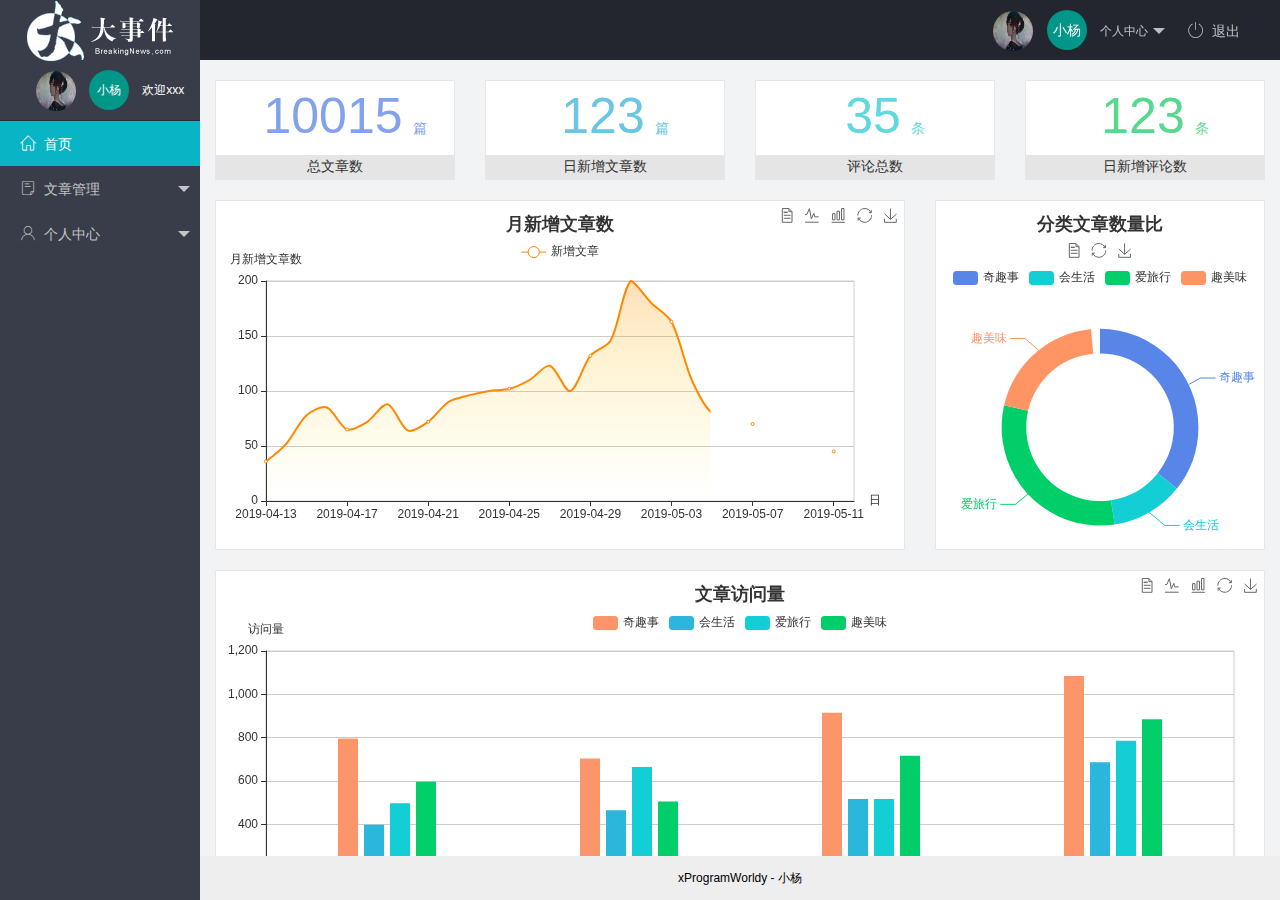
==== commit 83f1b655: "完成个人中心功能的开发" ====
--- a/index.html
+++ b/index.html
@@ -24,9 +24,9 @@
               个人中心
             </a>
             <dl class="layui-nav-child">
-              <dd><a href="">基本资料</a></dd>
-              <dd><a href="">更换头像</a></dd>
-              <dd><a href="">重置密码</a></dd>
+              <dd><a href="/user/user_info.html" target="fm">基本资料</a></dd>
+              <dd><a href="/user/user_avatar.html" target="fm">更换头像</a></dd>
+              <dd><a href="/user/user_pwd.html" target="fm">重置密码</a></dd>
             </dl>
           </li>
           <li class="layui-nav-item" lay-header-event="menuRight" lay-unselect>
@@ -80,17 +80,17 @@
               >
               <dl class="layui-nav-child">
                 <dd>
-                  <a href="javascript:;"
+                  <a href="/user/user_info.html" target="fm"
                     ><i class="layui-icon layui-icon-app"></i>基本资料</a
                   >
                 </dd>
                 <dd>
-                  <a href="javascript:;"
+                  <a href="/user/user_avatar.html" target="fm"
                     ><i class="layui-icon layui-icon-app"></i>更换头像</a
                   >
                 </dd>
                 <dd>
-                  <a href="javascript:;"
+                  <a href="/user/user_pwd.html" target="fm"
                     ><i class="layui-icon layui-icon-app"></i>重置密码</a
                   >
                 </dd>
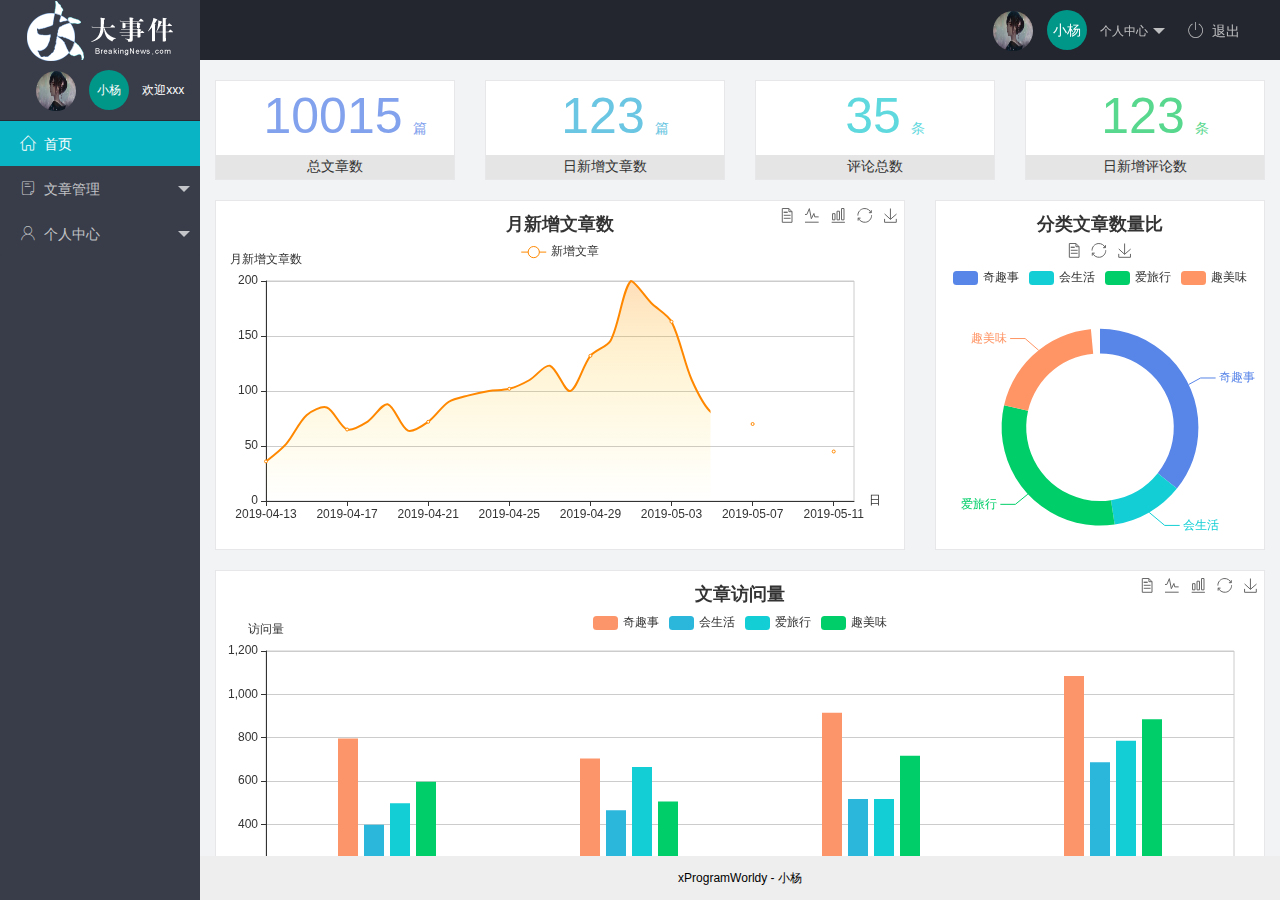
==== commit 700eaa73: "完成文章管理相关功能的开发" ====
--- a/index.html
+++ b/index.html
@@ -58,17 +58,17 @@
               >
               <dl class="layui-nav-child">
                 <dd>
-                  <a href="javascript:;"
+                  <a href="/article/article_category.html" target="fm"
                     ><i class="layui-icon layui-icon-list"></i>文章类别</a
                   >
                 </dd>
                 <dd>
-                  <a href="javascript:;"
+                  <a href="/article/article_list.html" target="fm"
                     ><i class="layui-icon layui-icon-list"></i>文章列表</a
                   >
                 </dd>
                 <dd>
-                  <a href="javascript:;"
+                  <a href="/article/article_published.html" target="fm"
                     ><i class="layui-icon layui-icon-list"></i>发布文章</a
                   >
                 </dd>
